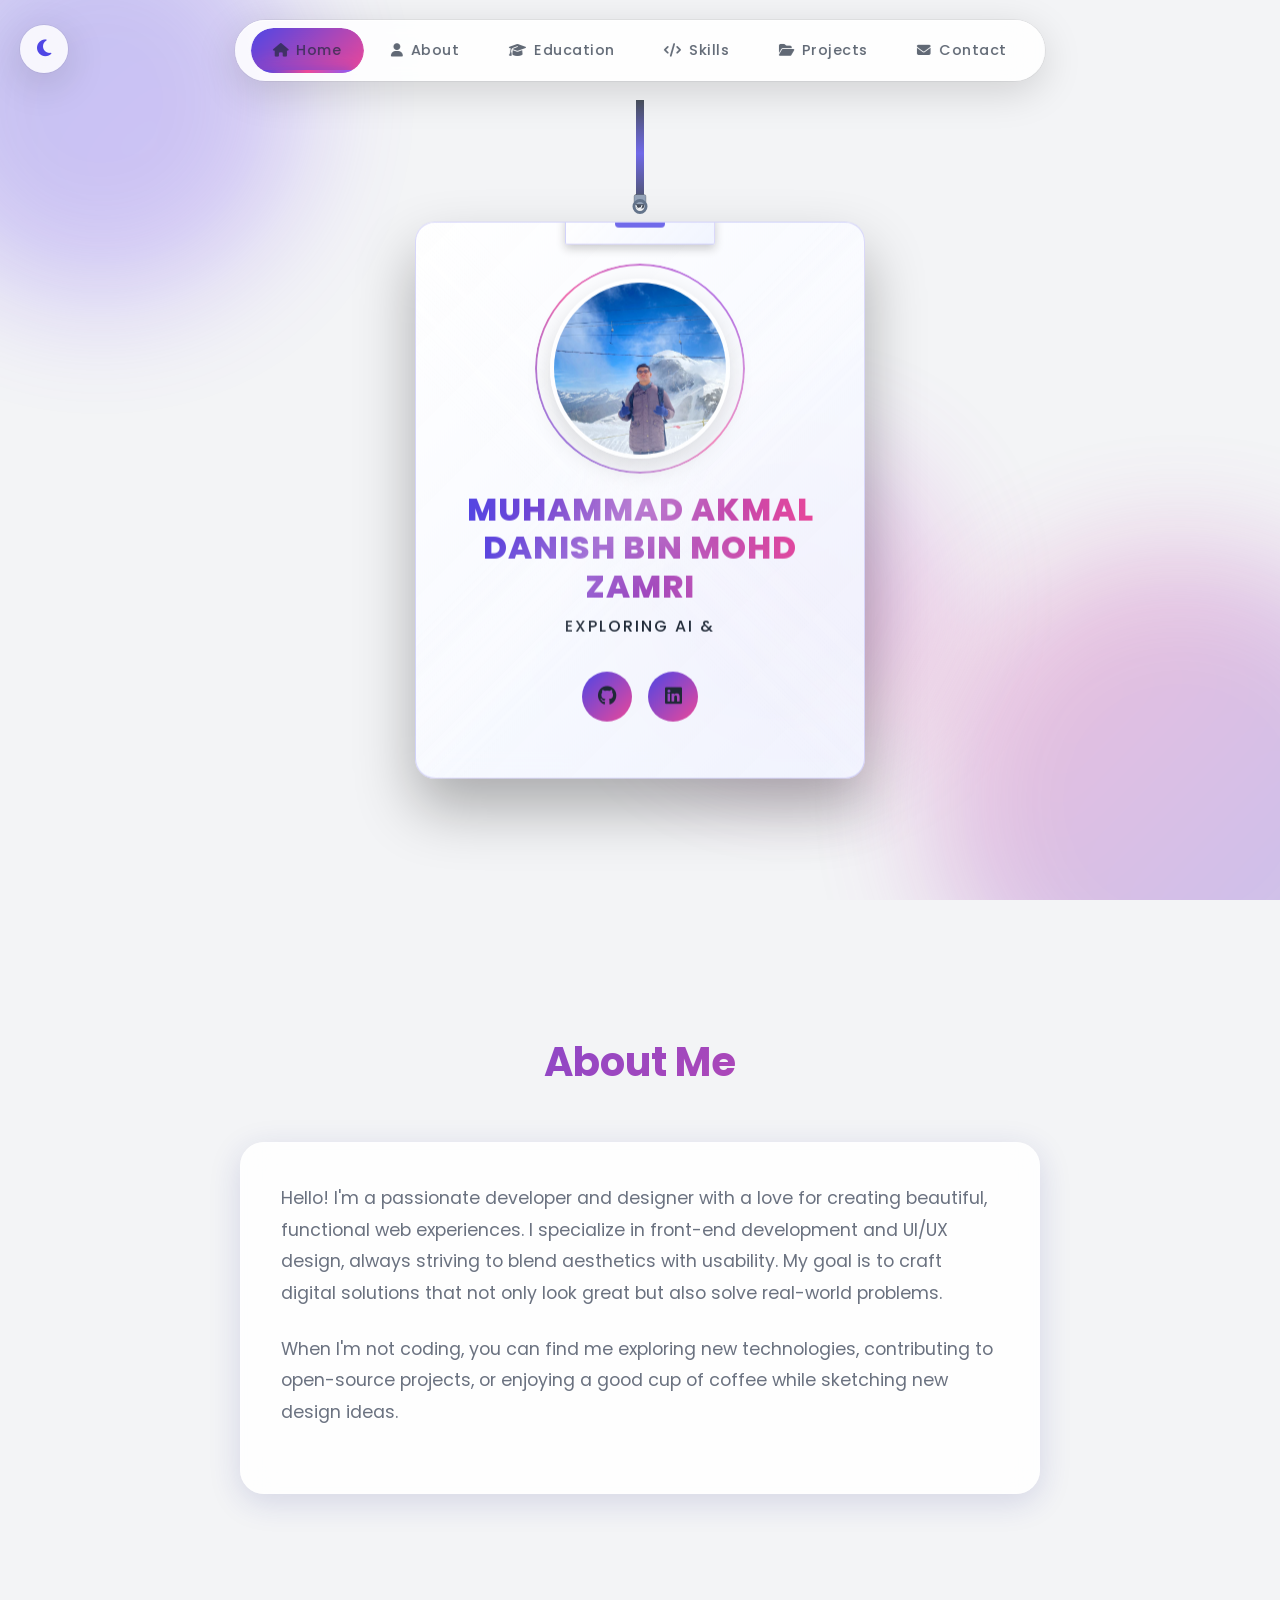
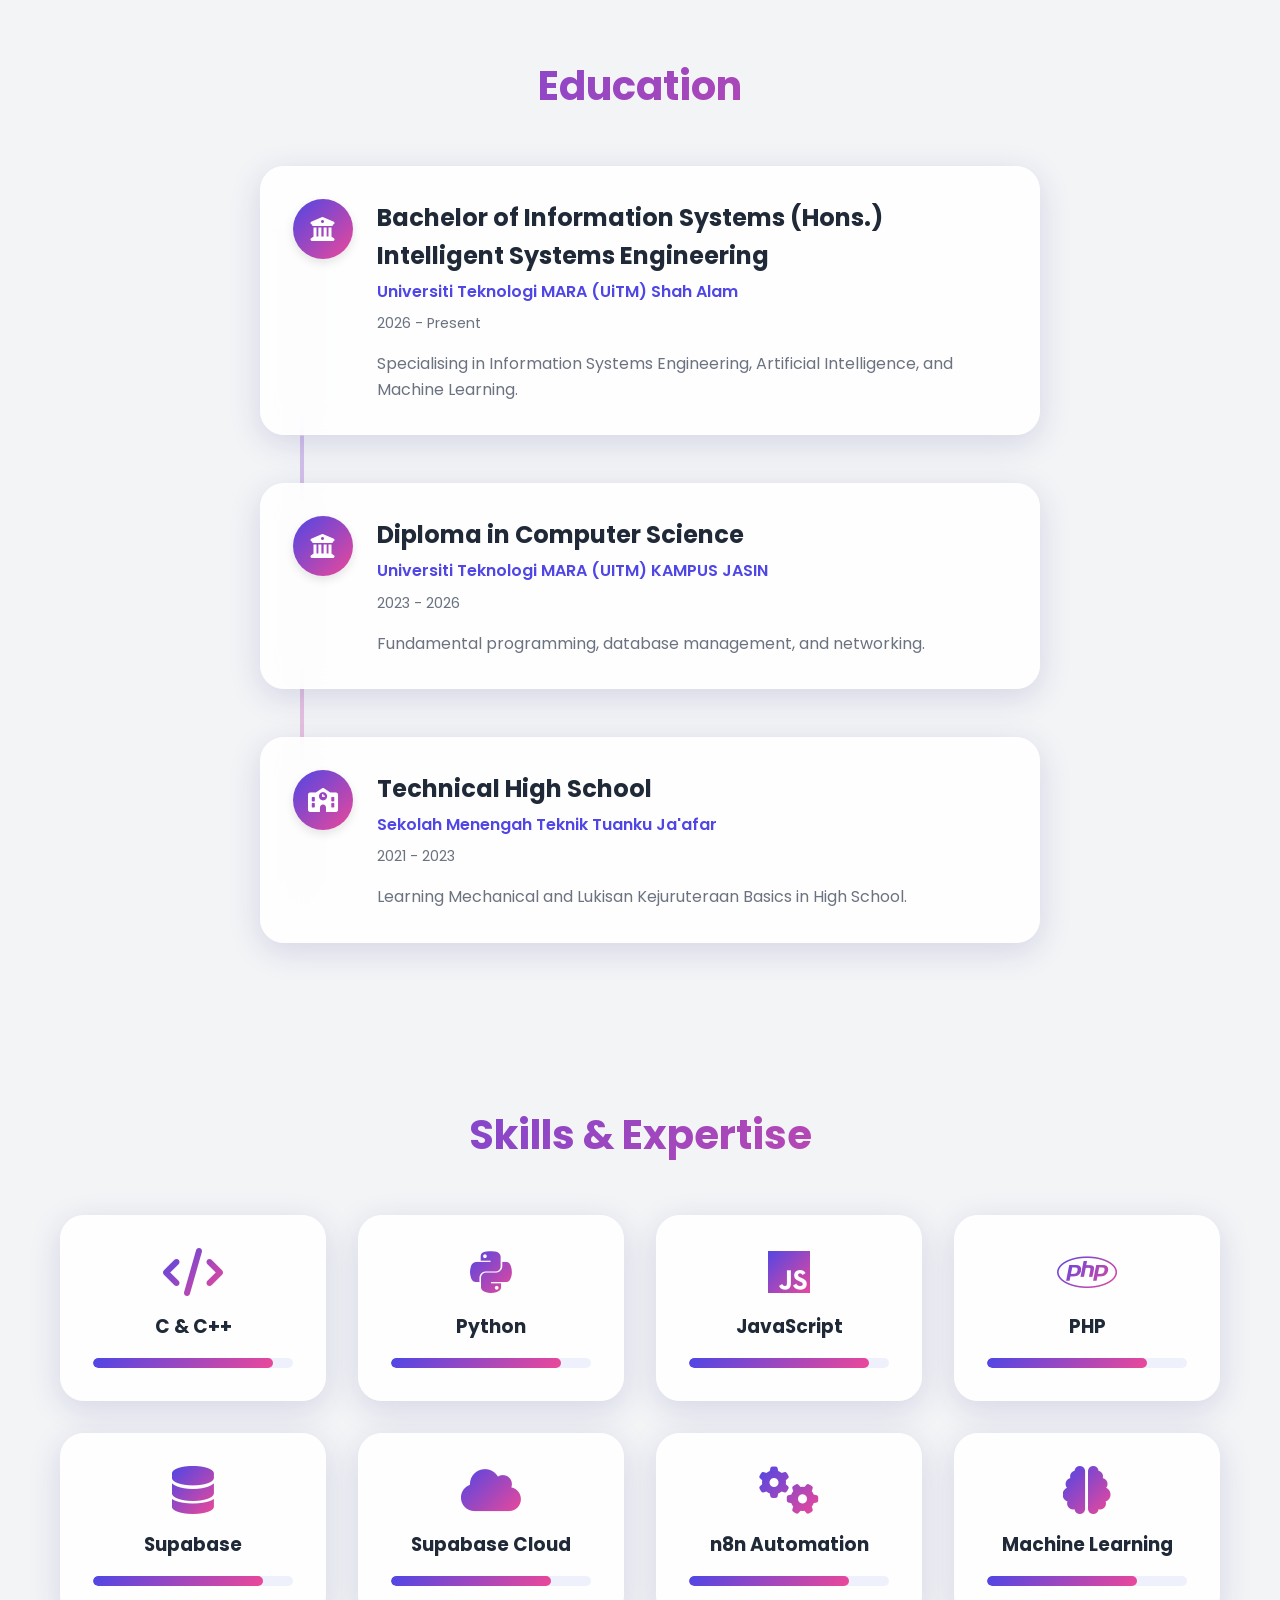
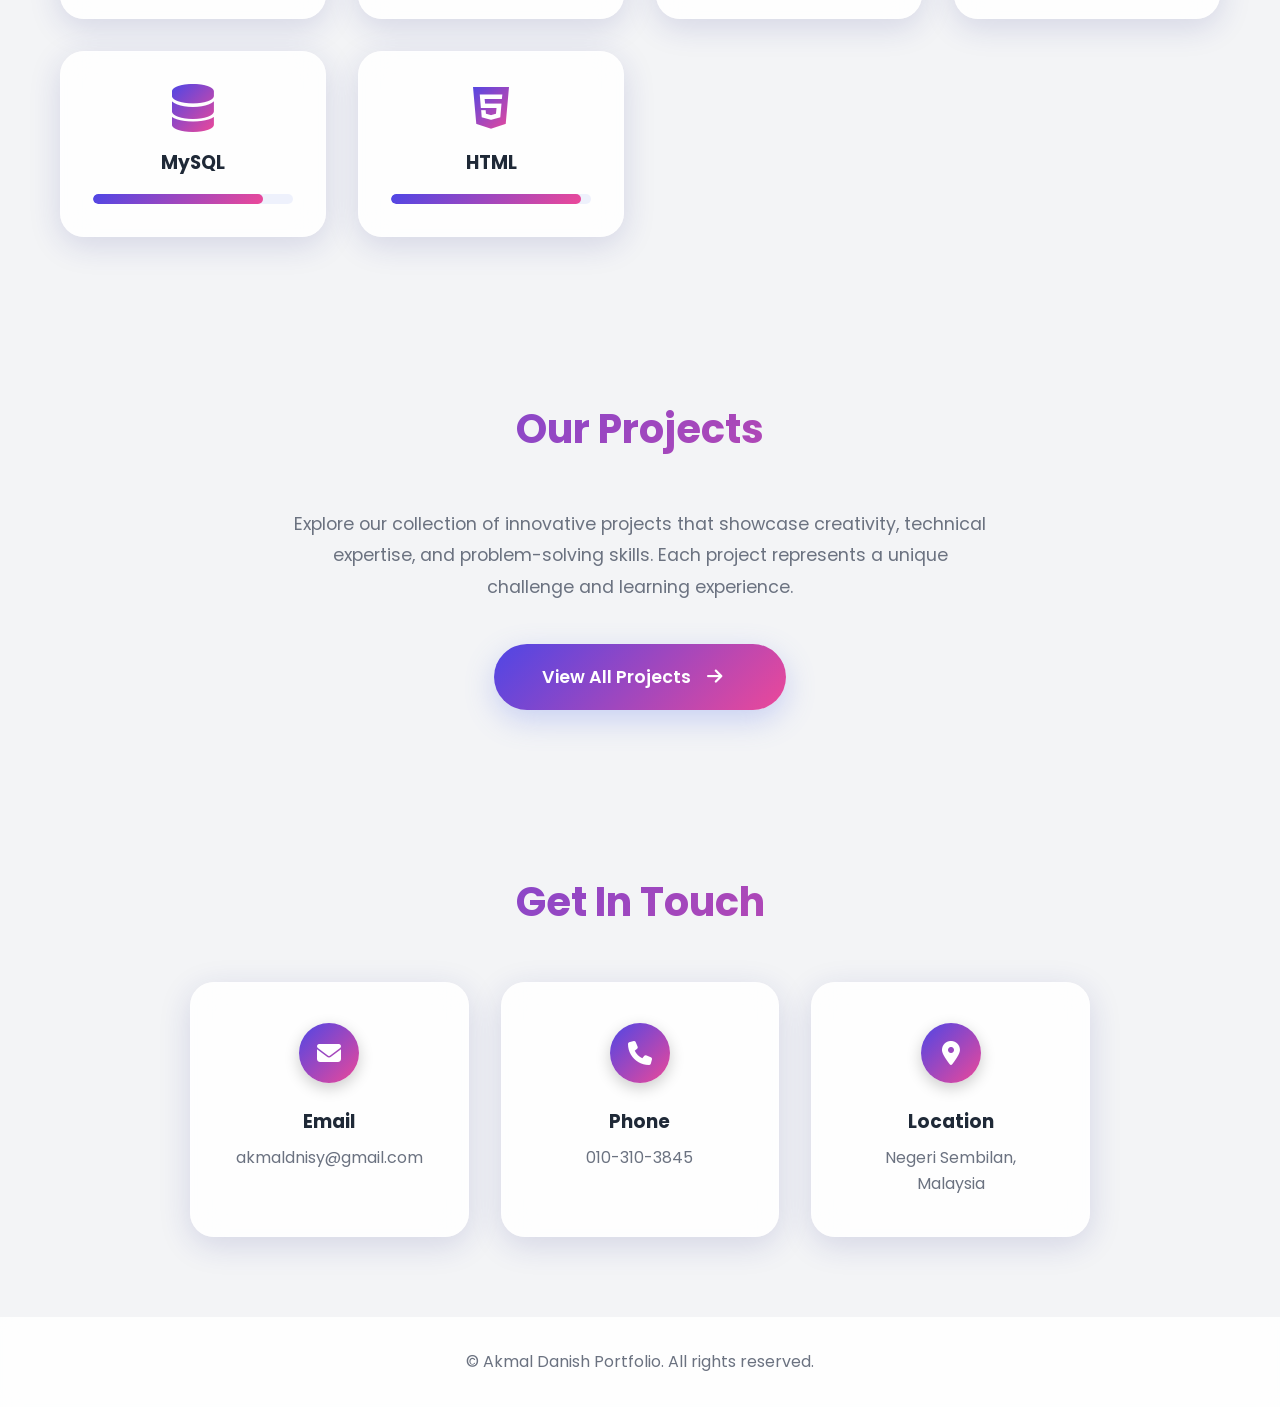
==== index.html @ 12740fb2 "Initial commit: Personal Portfolio Website with 4 projects" ====
<!DOCTYPE html>
<html lang="en">

<head>
    <meta charset="UTF-8">
    <meta name="viewport" content="width=device-width, initial-scale=1.0">
    <title>Personal Biodata - Portfolio</title>
    <link rel="stylesheet" href="style.css">
    <link rel="preconnect" href="https://fonts.googleapis.com">
    <link rel="preconnect" href="https://fonts.gstatic.com" crossorigin>
    <link href="https://fonts.googleapis.com/css2?family=Poppins:wght@300;400;500;600;700&display=swap"
        rel="stylesheet">
    <link rel="icon" type="image/jpeg" href="ICON PAGE AKMAL PORFO.jpeg">
    <link rel="stylesheet" href="https://cdnjs.cloudflare.com/ajax/libs/font-awesome/6.4.0/css/all.min.css">
</head>

<body>
    <!-- Animated Background -->
    <div class="background-shapes">
        <div class="shape shape-1"></div>
        <div class="shape shape-2"></div>
        <div class="shape shape-3"></div>
    </div>

    <!-- Dark Mode Toggle -->
    <button class="dark-mode-toggle" id="darkModeToggle">
        <i class="fas fa-moon"></i>
    </button>

    <!-- Navigation -->
    <nav class="navbar">
        <div class="nav-container">
            <div class="logo">My Portfolio</div>
            <ul class="nav-menu">
                <li><a href="#home" class="nav-link">
                        <span class="nav-icon"><i class="fas fa-home"></i></span>
                        <span class="nav-text">Home</span>
                        <span class="nav-indicator"></span>
                    </a></li>
                <li><a href="#about" class="nav-link">
                        <span class="nav-icon"><i class="fas fa-user"></i></span>
                        <span class="nav-text">About</span>
                        <span class="nav-indicator"></span>
                    </a></li>
                <li><a href="#education" class="nav-link">
                        <span class="nav-icon"><i class="fas fa-graduation-cap"></i></span>
                        <span class="nav-text">Education</span>
                        <span class="nav-indicator"></span>
                    </a></li>
                <li><a href="#skills" class="nav-link">
                        <span class="nav-icon"><i class="fas fa-code"></i></span>
                        <span class="nav-text">Skills</span>
                        <span class="nav-indicator"></span>
                    </a></li>
                <li><a href="#projects" class="nav-link">
                        <span class="nav-icon"><i class="fas fa-folder-open"></i></span>
                        <span class="nav-text">Projects</span>
                        <span class="nav-indicator"></span>
                    </a></li>
                <li><a href="#contact" class="nav-link">
                        <span class="nav-icon"><i class="fas fa-envelope"></i></span>
                        <span class="nav-text">Contact</span>
                        <span class="nav-indicator"></span>
                    </a></li>
            </ul>
        </div>
    </nav>

    <!-- Hero Section -->
    <section id="home" class="hero-section">
        <div class="container">
            <div class="hero-content fade-in">
                <div class="profile-card-container" id="profile-container">
                    <canvas id="lanyard-canvas" width="600" height="800"></canvas>
                    <div class="profile-card glass-effect" id="profile-card">
                        <div class="badge-holder-clip">
                            <div class="clip-loop"></div>
                        </div>
                        <div class="card-shine"></div>
                        <div class="profile-image-wrapper">
                            <img src="ICON PAGE AKMAL PORFO.jpeg" alt="Muhammad Akmal Danish" class="profile-image">
                            <div class="profile-ring"></div>
                        </div>
                        <h1 class="profile-name">MUHAMMAD AKMAL DANISH BIN MOHD ZAMRI</h1>
                        <p class="profile-title">Exploring AI & Machine Learning,Programming and Web Development</p>
                        <div class="social-links">
                            <a href="https://github.com/Kenshiro06" target="_blank" class="social-icon"><i class="fab fa-github"></i></a>
                            <a href="https://www.linkedin.com/in/akmal-danish-13555331b/?skipRedirect=true" target="_blank" class="social-icon"><i class="fab fa-linkedin"></i></a>
                        </div>
                    </div>
                </div>
            </div>
        </div>
    </section>

    <!-- About Section -->
    <section id="about" class="about-section">
        <div class="container">
            <h2 class="section-title fade-in">About Me</h2>
            <div class="about-content glass-effect fade-in">
                <p class="about-text">
                    Hello! I'm a passionate developer and designer with a love for creating beautiful,
                    functional web experiences. I specialize in front-end development and UI/UX design,
                    always striving to blend aesthetics with usability. My goal is to craft digital
                    solutions that not only look great but also solve real-world problems.
                </p>
                <p class="about-text">
                    When I'm not coding, you can find me exploring new technologies, contributing to
                    open-source projects, or enjoying a good cup of coffee while sketching new design ideas.
                </p>
            </div>
        </div>
    </section>

    <!-- Education Section -->
    <section id="education" class="education-section">
        <div class="container">
            <h2 class="section-title fade-in">Education</h2>
            <div class="education-grid">
                <!-- Timeline/Connector Line (Visual only) -->
                <div class="timeline-connector"></div>

                <div class="education-card glass-effect fade-in">
                    <div class="education-icon">
                        <i class="fas fa-university"></i>
                    </div>
                    <div class="education-content">
                        <h3>Bachelor of Information Systems (Hons.) Intelligent Systems Engineering</h3>
                        <p class="institution">Universiti Teknologi MARA (UiTM) Shah Alam</p>
                        <p class="year">2026 - Present</p>
                        <p class="description">Specialising in Information Systems Engineering, Artificial Intelligence, and Machine Learning.</p>
                    </div>
                </div>

                <div class="education-card glass-effect fade-in">
                    <div class="education-icon">
                        <i class="fas fa-university"></i>
                    </div>
                    <div class="education-content">
                        <h3>Diploma in Computer Science</h3>
                        <p class="institution">Universiti Teknologi MARA (UITM) KAMPUS JASIN</p>
                        <p class="year">2023 - 2026</p>
                        <p class="description">Fundamental programming, database management, and networking.</p>
                    </div>
                </div>

                <div class="education-card glass-effect fade-in">
                    <div class="education-icon">
                        <i class="fas fa-school"></i>
                    </div>
                    <div class="education-content">
                        <h3>Technical High School</h3>
                        <p class="institution">Sekolah Menengah Teknik Tuanku Ja'afar</p>
                        <p class="year">2021 - 2023</p>
                        <p class="description">Learning Mechanical and Lukisan Kejuruteraan Basics in High School.</p>
                    </div>
                </div>
            </div>
        </div>
    </section>

    <!-- Skills Section -->
    <section id="skills" class="skills-section">
        <div class="container">
            <h2 class="section-title fade-in">Skills & Expertise</h2>
            <div class="skills-grid">
                <div class="skill-card glass-effect fade-in">
                    <i class="fas fa-code skill-icon"></i>
                    <h3>C & C++</h3>
                    <div class="skill-bar">
                        <div class="skill-progress" style="width: 90%"></div>
                    </div>
                </div>
                <div class="skill-card glass-effect fade-in">
                    <i class="fab fa-python skill-icon"></i>
                    <h3>Python</h3>
                    <div class="skill-bar">
                        <div class="skill-progress" style="width: 85%"></div>
                    </div>
                </div>
                <div class="skill-card glass-effect fade-in">
                    <i class="fab fa-js skill-icon"></i>
                    <h3>JavaScript</h3>
                    <div class="skill-bar">
                        <div class="skill-progress" style="width: 90%"></div>
                    </div>
                </div>
                <div class="skill-card glass-effect fade-in">
                    <i class="fab fa-php skill-icon"></i>
                    <h3>PHP</h3>
                    <div class="skill-bar">
                        <div class="skill-progress" style="width: 80%"></div>
                    </div>
                </div>
                <div class="skill-card glass-effect fade-in">
                    <i class="fas fa-database skill-icon"></i>
                    <h3>Supabase</h3>
                    <div class="skill-bar">
                        <div class="skill-progress" style="width: 85%"></div>
                    </div>
                </div>
                <div class="skill-card glass-effect fade-in">
                    <i class="fas fa-cloud skill-icon"></i>
                    <h3>Supabase Cloud</h3>
                    <div class="skill-bar">
                        <div class="skill-progress" style="width: 80%"></div>
                    </div>
                </div>
                <div class="skill-card glass-effect fade-in">
                    <i class="fas fa-cogs skill-icon"></i>
                    <h3>n8n Automation</h3>
                    <div class="skill-bar">
                        <div class="skill-progress" style="width: 80%"></div>
                    </div>
                </div>
                <div class="skill-card glass-effect fade-in">
                    <i class="fas fa-brain skill-icon"></i>
                    <h3>Machine Learning</h3>
                    <div class="skill-bar">
                        <div class="skill-progress" style="width: 75%"></div>
                    </div>
                </div>
                <div class="skill-card glass-effect fade-in">
                    <i class="fas fa-database skill-icon"></i>
                    <h3>MySQL</h3>
                    <div class="skill-bar">
                        <div class="skill-progress" style="width: 85%"></div>
                    </div>
                </div>
                <div class="skill-card glass-effect fade-in">
                    <i class="fab fa-html5 skill-icon"></i>
                    <h3>HTML</h3>
                    <div class="skill-bar">
                        <div class="skill-progress" style="width: 95%"></div>
                    </div>
                </div>
            </div>
        </div>
    </section>

    <!-- Projects Section -->
    <section id="projects" class="projects-section">
        <div class="container">
            <h2 class="section-title fade-in">Our Projects</h2>
            <div class="projects-content fade-in">
                <p class="projects-description">
                    Explore our collection of innovative projects that showcase creativity,
                    technical expertise, and problem-solving skills. Each project represents
                    a unique challenge and learning experience.
                </p>
                <a href="projects.html" class="project-button glow-button" role="button">
                    <span class="button-text">View All Projects</span>
                    <i class="fas fa-arrow-right button-icon"></i>
                    <div class="button-ripple"></div>
                </a>
            </div>
        </div>
    </section>

    <!-- Contact Section -->
    <section id="contact" class="contact-section">
        <div class="container">
            <h2 class="section-title fade-in">Get In Touch</h2>
            <div class="contact-grid">
                <div class="contact-card glass-effect fade-in">
                    <div class="contact-icon-wrapper">
                        <i class="fas fa-envelope"></i>
                    </div>
                    <h3>Email</h3>
                    <p><a href="mailto:akmaldnisy@gmail.com"
                            style="color: inherit; text-decoration: none;">akmaldnisy@gmail.com</a></p>
                </div>
                <div class="contact-card glass-effect fade-in">
                    <div class="contact-icon-wrapper">
                        <i class="fas fa-phone"></i>
                    </div>
                    <h3>Phone</h3>
                    <p><a href="tel:0103103845" style="color: inherit; text-decoration: none;">010-310-3845</a></p>
                </div>
                <div class="contact-card glass-effect fade-in">
                    <div class="contact-icon-wrapper">
                        <i class="fas fa-map-marker-alt"></i>
                    </div>
                    <h3>Location</h3>
                    <p>Negeri Sembilan, Malaysia</p>
                </div>
            </div>
        </div>
    </section>

    <!-- Footer -->
    <footer class="footer">
        <div class="container">
            <p>&copy; Akmal Danish Portfolio. All rights reserved.</p>
        </div>
    </footer>

    <script src="script.js"></script>
</body>

</html>
---- style.css ----
/* Global Styles & Variables */
:root {
    --primary-color: #4f46e5;
    --secondary-color: #ec4899;
    --accent-color: #8b5cf6;
    --text-color: #1f2937;
    --text-light: #6b7280;
    --bg-color: #f3f4f6;
    --card-bg: rgba(255, 255, 255, 0.85);
    --lanyard-card-bg: linear-gradient(135deg, rgba(255, 255, 255, 0.95), rgba(240, 244, 255, 0.9));
    --lanyard-card-text: #1f2937;
    --lanyard-card-border: rgba(79, 70, 229, 0.2);
    --shadow: 0 8px 32px 0 rgba(31, 38, 135, 0.15);
    --shadow-hover: 0 20px 50px rgba(0, 0, 0, 0.2);
    --transition: all 0.4s cubic-bezier(0.25, 0.46, 0.45, 0.94);
}

[data-theme="dark"] {
    --text-color: #f8fafc;
    --text-light: #94a3b8;
    --bg-color: #0f172a;
    --card-bg: rgba(30, 41, 59, 0.7);
    --lanyard-card-bg: linear-gradient(135deg, rgba(15, 23, 42, 0.95), rgba(30, 41, 59, 0.98));
    --lanyard-card-text: #ffffff;
    --lanyard-card-border: rgba(255, 255, 255, 0.1);
}

* {
    margin: 0;
    padding: 0;
    box-sizing: border-box;
}

html {
    scroll-behavior: smooth;
}

body {
    font-family: 'Poppins', sans-serif;
    background: var(--bg-color);
    color: var(--text-color);
    line-height: 1.6;
    overflow-x: hidden;
    transition: var(--transition);
}

.container {
    max-width: 1200px;
    margin: 0 auto;
    padding: 0 20px;
}

/* Animated Background */
.background-shapes {
    position: fixed;
    top: 0;
    left: 0;
    width: 100%;
    height: 100%;
    z-index: -1;
    overflow: hidden;
}

.shape {
    position: absolute;
    border-radius: 50%;
    filter: blur(60px);
    opacity: 0.3;
    animation: float 20s infinite ease-in-out;
}

.shape-1 {
    width: 400px;
    height: 400px;
    background: linear-gradient(135deg, var(--primary-color), var(--accent-color));
    top: -100px;
    left: -100px;
    animation-delay: 0s;
}

.shape-2 {
    width: 500px;
    height: 500px;
    background: linear-gradient(135deg, var(--secondary-color), var(--primary-color));
    bottom: -150px;
    right: -150px;
    animation-delay: 5s;
}

.shape-3 {
    width: 300px;
    height: 300px;
    background: linear-gradient(135deg, var(--accent-color), var(--secondary-color));
    top: 50%;
    left: 50%;
    animation-delay: 10s;
}

@keyframes float {

    0%,
    100% {
        transform: translate(0, 0) rotate(0deg);
    }

    33% {
        transform: translate(50px, -50px) rotate(120deg);
    }

    66% {
        transform: translate(-50px, 50px) rotate(240deg);
    }
}

/* Dark Mode Toggle */
.dark-mode-toggle {
    position: fixed;
    top: 25px;
    left: 20px;
    z-index: 1000;
    background: rgba(15, 23, 42, 0.85);
    backdrop-filter: blur(20px);
    -webkit-backdrop-filter: blur(20px);
    border: none;
    width: 48px;
    height: 48px;
    border-radius: 50%;
    cursor: pointer;
    display: flex;
    align-items: center;
    justify-content: center;
    font-size: 1.2rem;
    color: rgba(255, 255, 255, 0.8);
    box-shadow:
        0 10px 40px rgba(0, 0, 0, 0.3),
        0 0 0 1px rgba(255, 255, 255, 0.1);
    transition: all 0.4s cubic-bezier(0.25, 0.46, 0.45, 0.94);
}

[data-theme="light"] .dark-mode-toggle,
:root:not([data-theme="dark"]) .dark-mode-toggle {
    background: rgba(255, 255, 255, 0.85);
    color: var(--primary-color);
    box-shadow:
        0 10px 40px rgba(0, 0, 0, 0.15),
        0 0 0 1px rgba(0, 0, 0, 0.05);
}

.dark-mode-toggle:hover {
    transform: scale(1.1) rotate(15deg);
    box-shadow:
        0 15px 50px rgba(0, 0, 0, 0.4),
        0 0 0 1px rgba(255, 255, 255, 0.2);
}

/* Navigation - Floating Pill Style */
.navbar {
    position: fixed;
    top: 20px;
    left: 50%;
    transform: translateX(-50%);
    width: auto;
    z-index: 999;
    background: rgba(15, 23, 42, 0.85);
    backdrop-filter: blur(20px);
    -webkit-backdrop-filter: blur(20px);
    border-radius: 60px;
    box-shadow:
        0 10px 40px rgba(0, 0, 0, 0.3),
        0 0 0 1px rgba(255, 255, 255, 0.1),
        inset 0 1px 0 rgba(255, 255, 255, 0.1);
    transition: all 0.4s cubic-bezier(0.25, 0.46, 0.45, 0.94);
    padding: 0.5rem 1rem;
}

.navbar:hover {
    box-shadow:
        0 15px 50px rgba(0, 0, 0, 0.4),
        0 0 0 1px rgba(255, 255, 255, 0.15),
        inset 0 1px 0 rgba(255, 255, 255, 0.15);
    transform: translateX(-50%) translateY(-2px);
}

/* Light mode floating navbar */
[data-theme="light"] .navbar,
:root:not([data-theme="dark"]) .navbar {
    background: rgba(255, 255, 255, 0.85);
    box-shadow:
        0 10px 40px rgba(0, 0, 0, 0.15),
        0 0 0 1px rgba(0, 0, 0, 0.05),
        inset 0 1px 0 rgba(255, 255, 255, 0.8);
}

[data-theme="light"] .navbar:hover,
:root:not([data-theme="dark"]) .navbar:hover {
    box-shadow:
        0 15px 50px rgba(0, 0, 0, 0.2),
        0 0 0 1px rgba(0, 0, 0, 0.08),
        inset 0 1px 0 rgba(255, 255, 255, 0.9);
}

.nav-container {
    display: flex;
    justify-content: center;
    align-items: center;
    padding: 0;
}

.logo {
    display: none;
    /* Hide logo for centered floating nav */
    font-size: 1.5rem;
    font-weight: 700;
    background: linear-gradient(135deg, var(--primary-color), var(--secondary-color));
    -webkit-background-clip: text;
    -webkit-text-fill-color: transparent;
    background-clip: text;
}

.nav-menu {
    display: flex;
    list-style: none;
    gap: 0.3rem;
}

.nav-menu li {
    position: relative;
}

.nav-link {
    text-decoration: none;
    color: rgba(255, 255, 255, 0.7);
    font-weight: 500;
    position: relative;
    transition: all 0.4s cubic-bezier(0.25, 0.46, 0.45, 0.94);
    display: flex;
    align-items: center;
    gap: 0.5rem;
    padding: 0.7rem 1.4rem;
    border-radius: 50px;
    background: transparent;
    overflow: hidden;
    z-index: 1;
}

/* Light mode nav link colors */
[data-theme="light"] .nav-link,
:root:not([data-theme="dark"]) .nav-link {
    color: rgba(30, 41, 59, 0.7);
}

[data-theme="light"] .nav-link:hover,
:root:not([data-theme="dark"]) .nav-link:hover {
    color: white;
}

/* Fancy gradient background on hover */
.nav-link::before {
    content: '';
    position: absolute;
    top: 0;
    left: 0;
    right: 0;
    bottom: 0;
    background: linear-gradient(135deg, var(--primary-color), var(--secondary-color));
    opacity: 0;
    z-index: -1;
    border-radius: 50px;
    transition: all 0.4s cubic-bezier(0.25, 0.46, 0.45, 0.94);
    transform: scale(0.8);
}

.nav-link:hover::before {
    opacity: 1;
    transform: scale(1);
}

.nav-link:hover {
    color: white;
    transform: translateY(-2px);
    box-shadow: 0 10px 30px rgba(79, 70, 229, 0.4);
}

/* Icon styling */
.nav-icon {
    display: flex;
    align-items: center;
    justify-content: center;
    font-size: 0.85rem;
    transition: all 0.3s ease;
}

.nav-link:hover .nav-icon {
    transform: scale(1.2) rotate(-5deg);
    animation: iconBounce 0.5s ease;
}

@keyframes iconBounce {

    0%,
    100% {
        transform: scale(1.2) rotate(-5deg);
    }

    50% {
        transform: scale(1.4) rotate(5deg);
    }
}

/* Text styling */
.nav-text {
    position: relative;
    font-size: 0.9rem;
    letter-spacing: 0.5px;
}

/* Bottom indicator line */
.nav-indicator {
    position: absolute;
    bottom: 0;
    left: 50%;
    transform: translateX(-50%);
    width: 0;
    height: 3px;
    background: linear-gradient(90deg, var(--primary-color), var(--secondary-color), var(--accent-color));
    border-radius: 3px;
    transition: all 0.4s cubic-bezier(0.68, -0.55, 0.265, 1.55);
    box-shadow: 0 0 10px var(--primary-color), 0 0 20px var(--secondary-color);
    opacity: 0;
}

.nav-link:hover .nav-indicator {
    width: 80%;
    opacity: 1;
}

/* Active state */
.nav-link.active {
    color: white;
}

.nav-link.active::before {
    opacity: 1;
    transform: scale(1);
}

.nav-link.active .nav-indicator {
    width: 80%;
    opacity: 1;
}

/* Magnetic hover effect enhancement */
.nav-menu li:hover .nav-link {
    animation: magneticPulse 0.6s ease;
}

@keyframes magneticPulse {
    0% {
        box-shadow: 0 0 0 0 rgba(79, 70, 229, 0.4);
    }

    50% {
        box-shadow: 0 0 0 10px rgba(79, 70, 229, 0);
    }

    100% {
        box-shadow: 0 10px 30px rgba(79, 70, 229, 0.4);
    }
}

/* Sparkle effect on hover */
.nav-link::after {
    content: '';
    position: absolute;
    top: 50%;
    left: 50%;
    width: 5px;
    height: 5px;
    background: white;
    border-radius: 50%;
    opacity: 0;
    transform: translate(-50%, -50%);
    pointer-events: none;
}

.nav-link:hover::after {
    animation: sparkle 0.6s ease-out forwards;
}

@keyframes sparkle {
    0% {
        opacity: 0;
        transform: translate(-50%, -50%) scale(0);
    }

    50% {
        opacity: 1;
        transform: translate(-50%, -50%) scale(1);
    }

    100% {
        opacity: 0;
        transform: translate(-50%, -50%) scale(0);
        box-shadow:
            20px -20px 0 rgba(255, 255, 255, 0.8),
            -20px 20px 0 rgba(255, 255, 255, 0.8),
            20px 20px 0 rgba(255, 255, 255, 0.8),
            -20px -20px 0 rgba(255, 255, 255, 0.8);
    }
}

/* Improved Glass Effect */
.glass-effect {
    background: var(--card-bg);
    backdrop-filter: blur(16px);
    -webkit-backdrop-filter: blur(16px);
    border-radius: 24px;
    border: 1px solid rgba(255, 255, 255, 0.4);
    box-shadow: var(--shadow);
    transition: var(--transition);
}

.glass-effect:hover {
    transform: translateY(-8px);
    box-shadow: var(--shadow-hover);
    border: 1px solid rgba(255, 255, 255, 0.6);
}

/* Hero Section */
.hero-section {
    min-height: 100vh;
    display: flex;
    align-items: center;
    justify-content: center;
    padding: 100px 20px 50px;
}

/* 3D Card Styles */
.profile-card-container {
    perspective: 1000px;
    display: flex;
    justify-content: center;
    align-items: center;
    padding: 2rem;
    position: relative;
    height: 800px;
    /* Provide space for the swing */
    width: 600px;
    /* Constrain width */
    margin: 0 auto;
}

#lanyard-canvas {
    position: absolute;
    top: 0;
    left: 0;
    pointer-events: none;
    z-index: 5;
    width: 100%;
    height: 100%;
}

.profile-card {
    position: absolute;
    left: 50%;
    top: 50%;
    transform: translate(-50%, -50%);

    text-align: center;
    padding: 3.5rem 2.5rem;
    max-width: 450px;
    width: 100%;
    transform-style: preserve-3d;

    /* Premium Adaptive Glossy Card */
    background: var(--lanyard-card-bg);
    border: 1px solid var(--lanyard-card-border);
    backdrop-filter: blur(15px);
    border-radius: 20px;
    box-shadow:
        0 30px 60px rgba(0, 0, 0, 0.3),
        inset 0 0 40px rgba(255, 255, 255, 0.05);

    color: var(--lanyard-card-text);
    cursor: grab;
    transition: var(--transition), box-shadow 0.3s ease;
    overflow: hidden;
    /* For shine */
}

/* Add a plastic shine overlay */
.profile-card::before {
    content: '';
    position: absolute;
    top: -50%;
    left: -50%;
    width: 200%;
    height: 200%;
    background: linear-gradient(45deg,
            transparent 45%,
            rgba(255, 255, 255, 0.05) 48%,
            rgba(255, 255, 255, 0.1) 50%,
            rgba(255, 255, 255, 0.05) 52%,
            transparent 55%);
    pointer-events: none;
    z-index: 10;
}

.profile-card h1,
.profile-card p,
.profile-card .social-icon {
    color: var(--lanyard-card-text) !important;
}

.profile-card:active {
    cursor: grabbing;
}

/* Realistic Adaptive Badge Clip */
.badge-holder-clip {
    position: absolute;
    top: -10px;
    left: 50%;
    transform: translateX(-50%);
    width: 150px;
    height: 32px;
    background: var(--lanyard-card-bg);
    /* Use same adaptive bg */
    border: 1px solid var(--lanyard-card-border);
    backdrop-filter: blur(5px);
    border-radius: 6px 6px 2px 2px;
    z-index: 20;
    box-shadow: 0 4px 10px rgba(0, 0, 0, 0.2);
}

.clip-loop {
    width: 50px;
    height: 8px;
    background: var(--primary-color);
    margin: 6px auto;
    border-radius: 4px;
    opacity: 0.8;
}

.card-shine {
    position: absolute;
    top: 0;
    left: 0;
    right: 0;
    bottom: 0;
    background: linear-gradient(135deg,
            rgba(255, 255, 255, 0) 0%,
            rgba(255, 255, 255, 0) 40%,
            rgba(255, 255, 255, 0.4) 50%,
            rgba(255, 255, 255, 0) 60%,
            rgba(255, 255, 255, 0) 100%);
    border-radius: 24px;
    pointer-events: none;
    opacity: 0.6;
    z-index: 10;
}

.profile-image-wrapper {
    position: relative;
    width: 180px;
    height: 180px;
    margin: 0 auto 2rem;
    transform: translateZ(50px);
    /* Pop out effect */
    transition: var(--transition);
}

.profile-image {
    width: 100%;
    height: 100%;
    border-radius: 50%;
    object-fit: cover;
    border: 4px solid rgba(255, 255, 255, 0.8);
    box-shadow: 0 10px 25px rgba(0, 0, 0, 0.15);
}

.profile-ring {
    position: absolute;
    top: -15px;
    left: -15px;
    right: -15px;
    bottom: -15px;
    border-radius: 50%;
    border: 2px solid transparent;
    background: linear-gradient(45deg, var(--primary-color), var(--secondary-color), var(--accent-color)) border-box;
    -webkit-mask: linear-gradient(#fff 0 0) padding-box, linear-gradient(#fff 0 0);
    mask: linear-gradient(#fff 0 0) padding-box, linear-gradient(#fff 0 0);
    -webkit-mask-composite: xor;
    mask-composite: exclude;
    animation: rotate 8s linear infinite;
    opacity: 0.8;
}

@keyframes rotate {
    from {
        transform: rotate(0deg);
    }

    to {
        transform: rotate(360deg);
    }
}

.profile-name {
    font-size: 2rem;
    /* Adjusted for longer name */
    font-weight: 800;
    margin-bottom: 0.5rem;
    background: linear-gradient(to right, var(--primary-color), var(--secondary-color));
    -webkit-background-clip: text;
    -webkit-text-fill-color: transparent;
    background-clip: text;
    transform: translateZ(30px);
    text-transform: uppercase;
    letter-spacing: 1px;
    line-height: 1.2;
}

.profile-title {
    font-size: 1rem;
    color: var(--text-light);
    margin-bottom: 2rem;
    font-weight: 500;
    letter-spacing: 2px;
    text-transform: uppercase;
    transform: translateZ(20px);
}

.social-links {
    display: flex;
    gap: 1rem;
    justify-content: center;
}

.social-icon {
    width: 50px;
    height: 50px;
    border-radius: 50%;
    background: linear-gradient(135deg, var(--primary-color), var(--secondary-color));
    color: white;
    display: flex;
    align-items: center;
    justify-content: center;
    text-decoration: none;
    font-size: 1.2rem;
    transition: var(--transition);
}

.social-icon:hover {
    transform: translateY(-5px) scale(1.1);
    box-shadow: 0 10px 20px rgba(102, 126, 234, 0.4);
}

/* Section Styles */
section {
    padding: 80px 20px;
}

.section-title {
    font-size: 2.5rem;
    text-align: center;
    margin-bottom: 3rem;
    background: linear-gradient(135deg, var(--primary-color), var(--secondary-color));
    -webkit-background-clip: text;
    -webkit-text-fill-color: transparent;
    background-clip: text;
}

/* About Section */
.about-content {
    max-width: 800px;
    margin: 0 auto;
    padding: 2.5rem;
}

.about-text {
    font-size: 1.1rem;
    color: var(--text-light);
    margin-bottom: 1.5rem;
    line-height: 1.8;
}

/* Education Section */
/* Education Section - Timeline Layout */
.education-grid {
    display: flex;
    flex-direction: column;
    gap: 3rem;
    max-width: 800px;
    margin: 0 auto;
    position: relative;
    padding-left: 20px;
}

.timeline-connector {
    position: absolute;
    top: 50px;
    bottom: 50px;
    left: 60px;
    /* Aligns with icon center approximately */
    width: 4px;
    background: linear-gradient(to bottom, var(--primary-color), var(--secondary-color));
    z-index: 0;
    opacity: 0.3;
    border-radius: 2px;
}

.education-card {
    position: relative;
    z-index: 1;
    display: flex;
    /* Horizontal layout */
    align-items: flex-start;
    text-align: left;
    padding: 2rem;
    gap: 1.5rem;
    transition: transform 0.3s cubic-bezier(0.34, 1.56, 0.64, 1);
}

.education-card:hover {
    transform: translateX(10px) !important;
    /* Override generic hover */
}

.education-icon {
    flex-shrink: 0;
    width: 60px;
    height: 60px;
    margin: 0;
    background: linear-gradient(135deg, var(--primary-color), var(--secondary-color));
    border-radius: 50%;
    display: flex;
    align-items: center;
    justify-content: center;
    font-size: 1.5rem;
    color: white;
    box-shadow: 0 4px 10px rgba(0, 0, 0, 0.1);
}

.education-content {
    flex: 1;
}

.education-card h3 {
    font-size: 1.5rem;
    margin-bottom: 0.2rem;
    color: var(--text-color);
}


.institution {
    color: var(--primary-color);
    font-weight: 600;
    margin-bottom: 0.5rem;
}

.year {
    color: var(--text-light);
    font-size: 0.9rem;
    margin-bottom: 1rem;
}

.description {
    color: var(--text-light);
}

/* Skills Section */
.skills-grid {
    display: grid;
    grid-template-columns: repeat(auto-fit, minmax(250px, 1fr));
    gap: 2rem;
}

.skill-card {
    padding: 2rem;
    text-align: center;
}

.skill-icon {
    font-size: 3rem;
    background: linear-gradient(135deg, var(--primary-color), var(--secondary-color));
    -webkit-background-clip: text;
    -webkit-text-fill-color: transparent;
    background-clip: text;
    margin-bottom: 1rem;
}

.skill-card h3 {
    margin-bottom: 1rem;
}

.skill-bar {
    width: 100%;
    height: 10px;
    background: rgba(102, 126, 234, 0.1);
    border-radius: 10px;
    overflow: hidden;
}

.skill-progress {
    height: 100%;
    background: linear-gradient(135deg, var(--primary-color), var(--secondary-color));
    border-radius: 10px;
    animation: fillBar 1.5s ease-out;
}

@keyframes fillBar {
    from {
        width: 0;
    }
}

/* Projects Section */
.projects-content {
    text-align: center;
    max-width: 700px;
    margin: 0 auto;
}

.projects-description {
    font-size: 1.1rem;
    color: var(--text-light);
    margin-bottom: 2.5rem;
    line-height: 1.8;
}

.project-button {
    display: inline-flex;
    align-items: center;
    gap: 1rem;
    padding: 1.2rem 3rem;
    background: linear-gradient(135deg, var(--primary-color), var(--secondary-color));
    color: white;
    text-decoration: none;
    border-radius: 50px;
    font-size: 1.1rem;
    font-weight: 600;
    position: relative;
    overflow: hidden;
    transition: var(--transition);
    box-shadow: 0 10px 30px rgba(102, 126, 234, 0.3);
}

.project-button:hover {
    transform: translateY(-3px);
    box-shadow: 0 15px 40px rgba(102, 126, 234, 0.5);
}

.button-icon {
    transition: var(--transition);
}

.project-button:hover .button-icon {
    transform: translateX(5px);
}

/* Glow Button Effect */
.glow-button {
    animation: glow 2s ease-in-out infinite;
}

@keyframes glow {

    0%,
    100% {
        box-shadow: 0 10px 30px rgba(102, 126, 234, 0.3);
    }

    50% {
        box-shadow: 0 10px 40px rgba(102, 126, 234, 0.6), 0 0 30px rgba(102, 126, 234, 0.4);
    }
}

/* Contact Section */
.contact-grid {
    display: grid;
    grid-template-columns: repeat(auto-fit, minmax(250px, 1fr));
    gap: 2rem;
    max-width: 900px;
    margin: 0 auto;
}

.contact-card {
    padding: 2.5rem;
    text-align: center;
}

.contact-icon-wrapper {
    width: 60px;
    height: 60px;
    margin: 0 auto 1.5rem;
    background: linear-gradient(135deg, var(--primary-color), var(--secondary-color));
    border-radius: 50%;
    display: flex;
    align-items: center;
    justify-content: center;
    font-size: 1.5rem;
    color: white;
    box-shadow: 0 5px 15px rgba(0, 0, 0, 0.2);
    transition: transform 0.3s ease;
}

.contact-card:hover .contact-icon-wrapper {
    transform: scale(1.1) rotate(5deg);
}

.contact-icon-wrapper i {
    line-height: inherit;
    /* Ensure FA icons don't drift */
}

.contact-card h3 {
    margin-bottom: 0.5rem;
}

.contact-card p {
    color: var(--text-light);
}

/* Footer */
.footer {
    background: var(--card-bg);
    backdrop-filter: blur(10px);
    padding: 2rem;
    text-align: center;
    color: var(--text-light);
}

/* Fade-in Animation */
.fade-in {
    opacity: 0;
    transform: translateY(30px);
    transition: opacity 0.8s ease, transform 0.8s ease;
}

.fade-in.visible {
    opacity: 1;
    transform: translateY(0);
}

/* Responsive Design */
@media (max-width: 768px) {
    .navbar {
        padding: 0.4rem 0.8rem;
    }

    .nav-menu {
        gap: 0.2rem;
    }

    .nav-link {
        padding: 0.6rem 0.8rem;
    }

    .nav-text {
        display: none;
    }

    .nav-icon {
        font-size: 1rem;
    }

    .dark-mode-toggle {
        top: auto;
        bottom: 20px;
        left: 20px;
    }

    .profile-name {
        font-size: 2rem;
    }

    .section-title {
        font-size: 2rem;
    }

    .education-grid,
    .skills-grid,
    .contact-grid {
        grid-template-columns: 1fr;
    }
}

@media (max-width: 480px) {
    .navbar {
        padding: 0.3rem 0.6rem;
        top: 15px;
    }

    .nav-menu {
        gap: 0.1rem;
    }

    .nav-link {
        padding: 0.5rem 0.6rem;
    }

    .nav-icon {
        font-size: 0.9rem;
    }

    .dark-mode-toggle {
        width: 42px;
        height: 42px;
        bottom: 15px;
        left: 15px;
    }

    .profile-image-wrapper {
        width: 150px;
        height: 150px;
    }

    .profile-name {
        font-size: 1.8rem;
    }

    .profile-title {
        font-size: 1rem;
    }
}
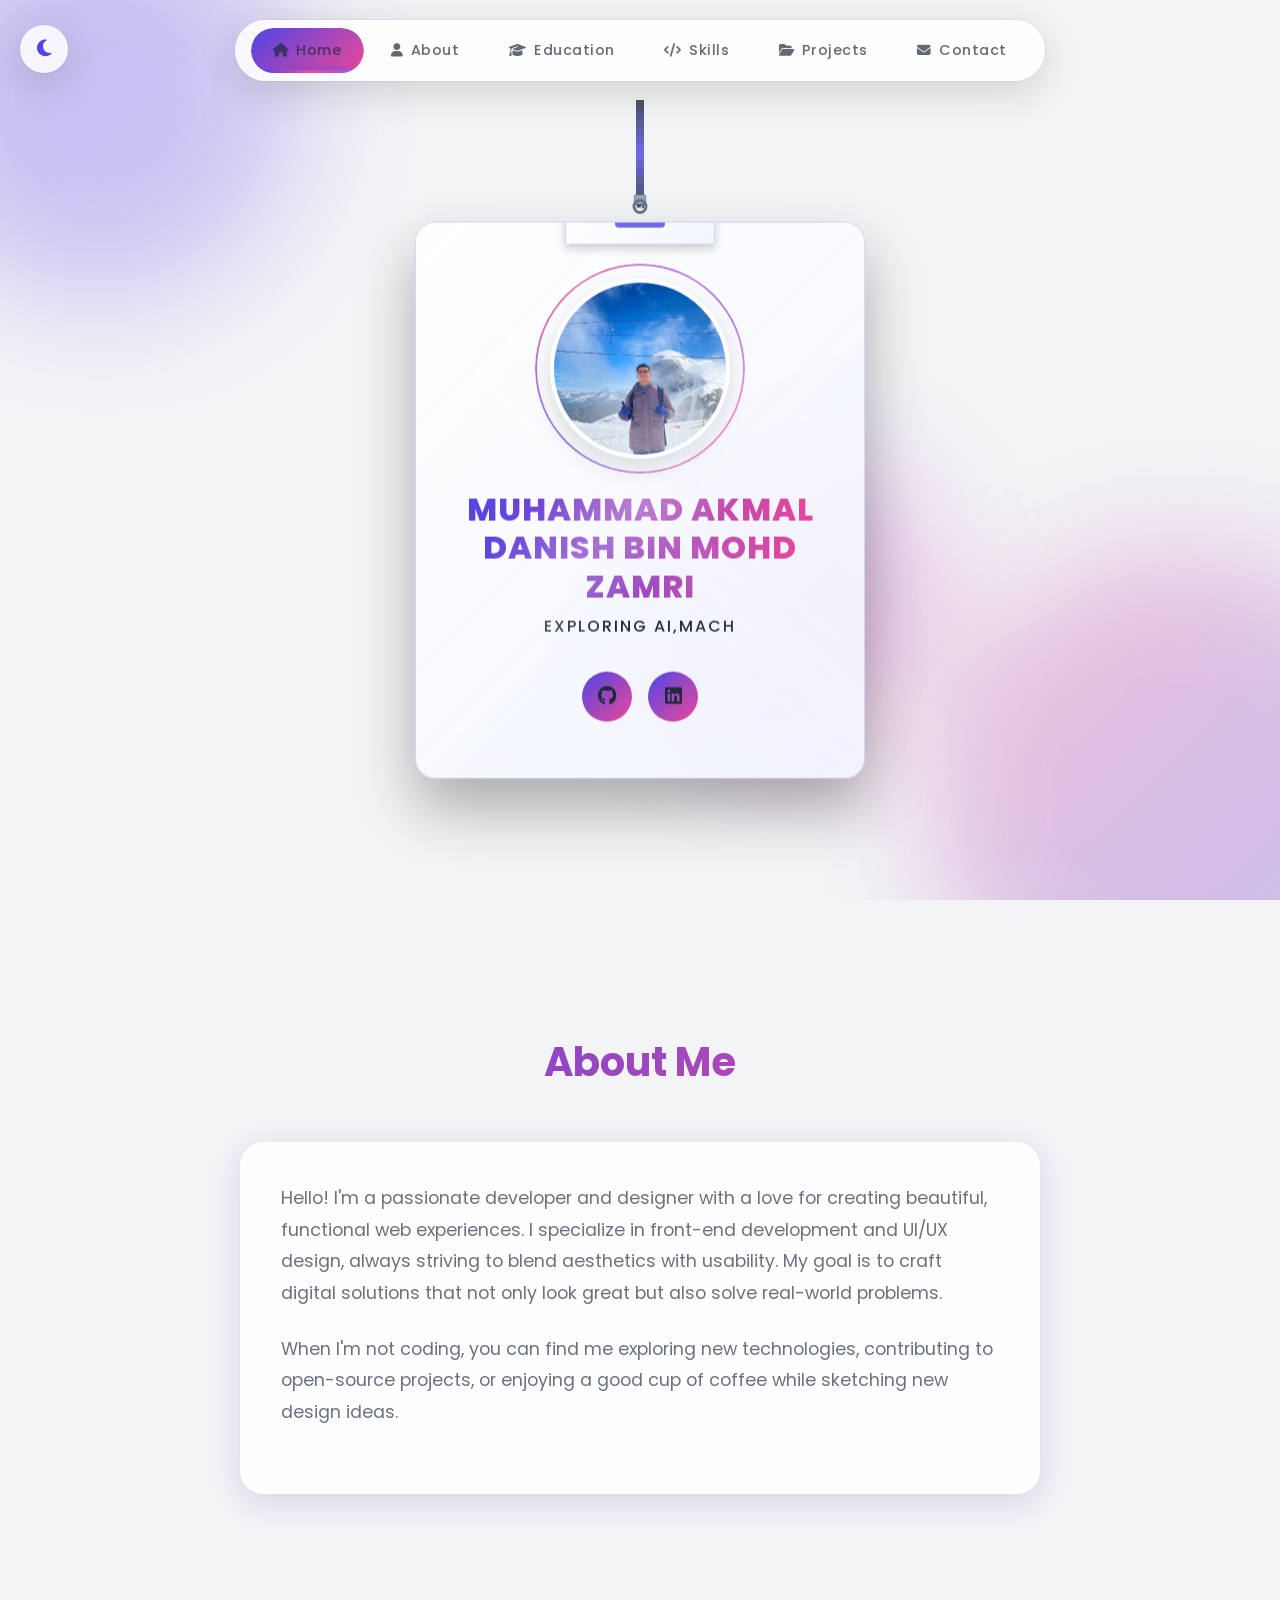
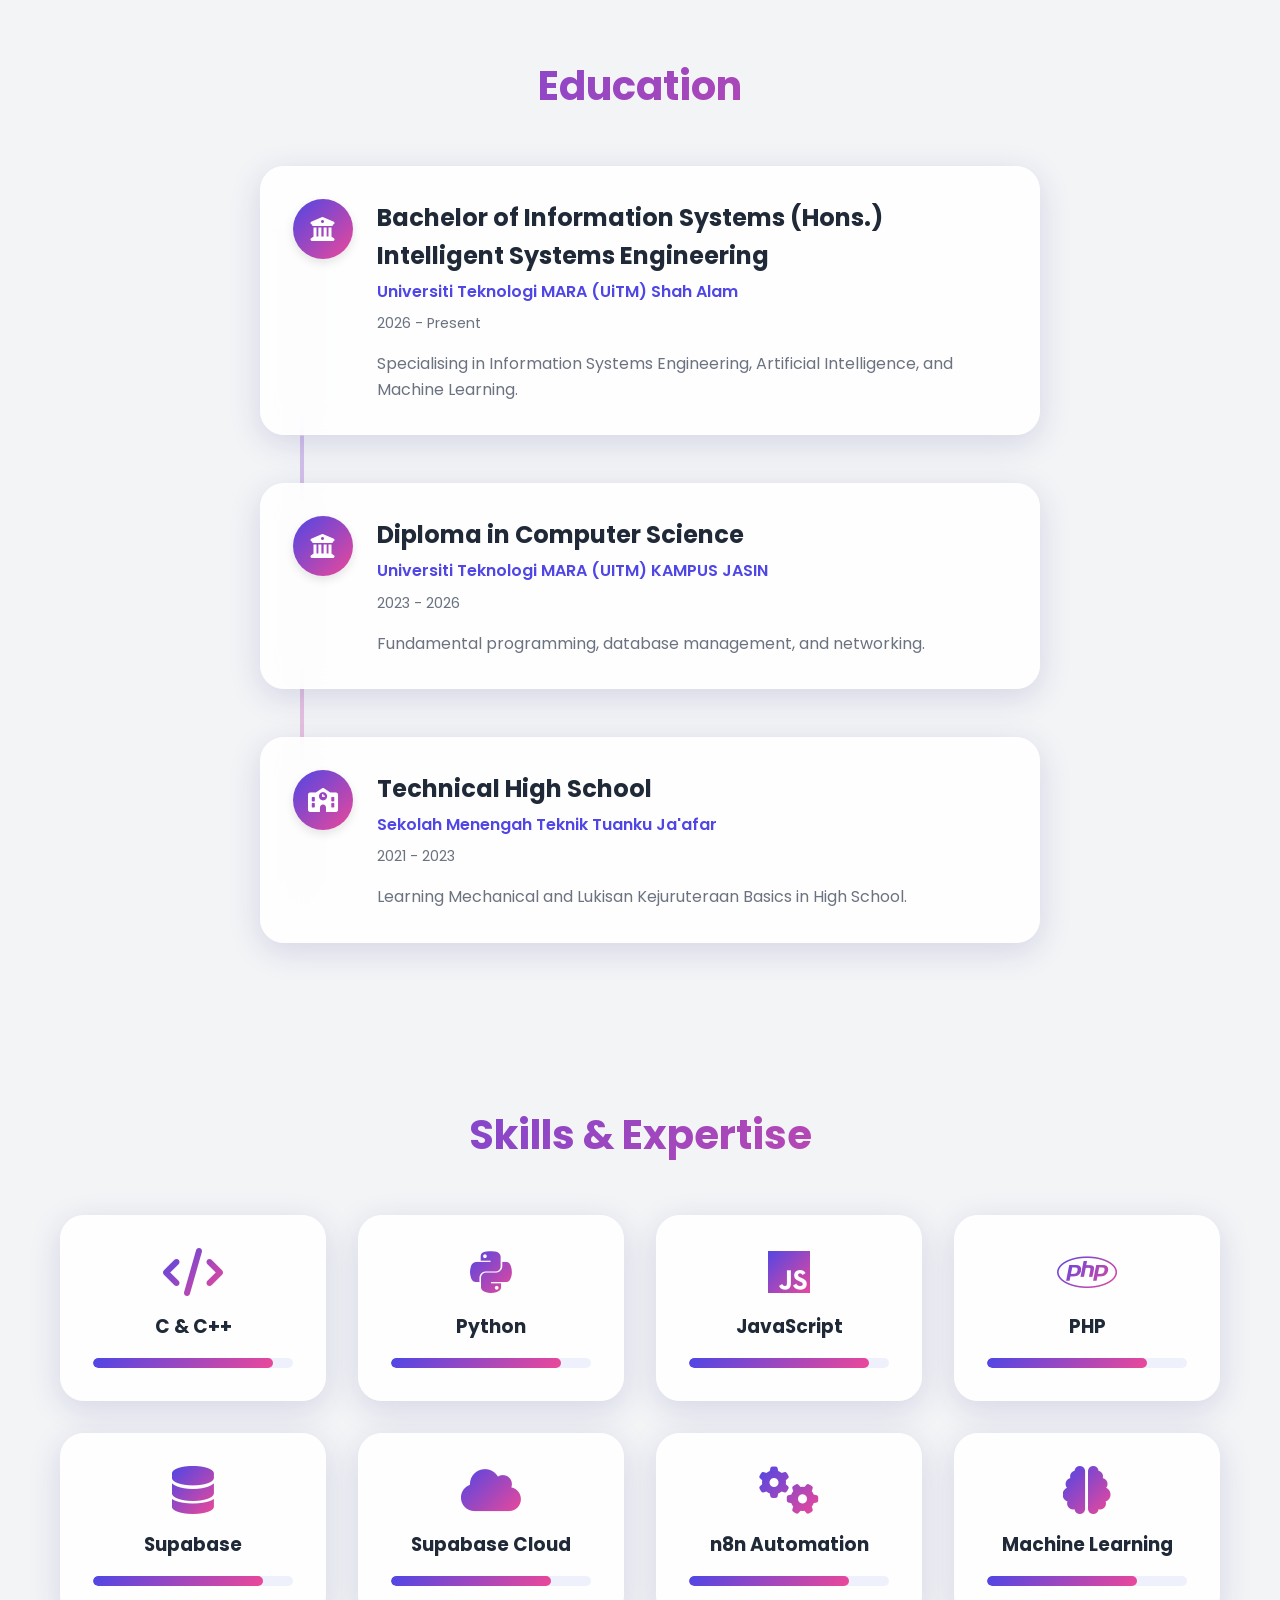
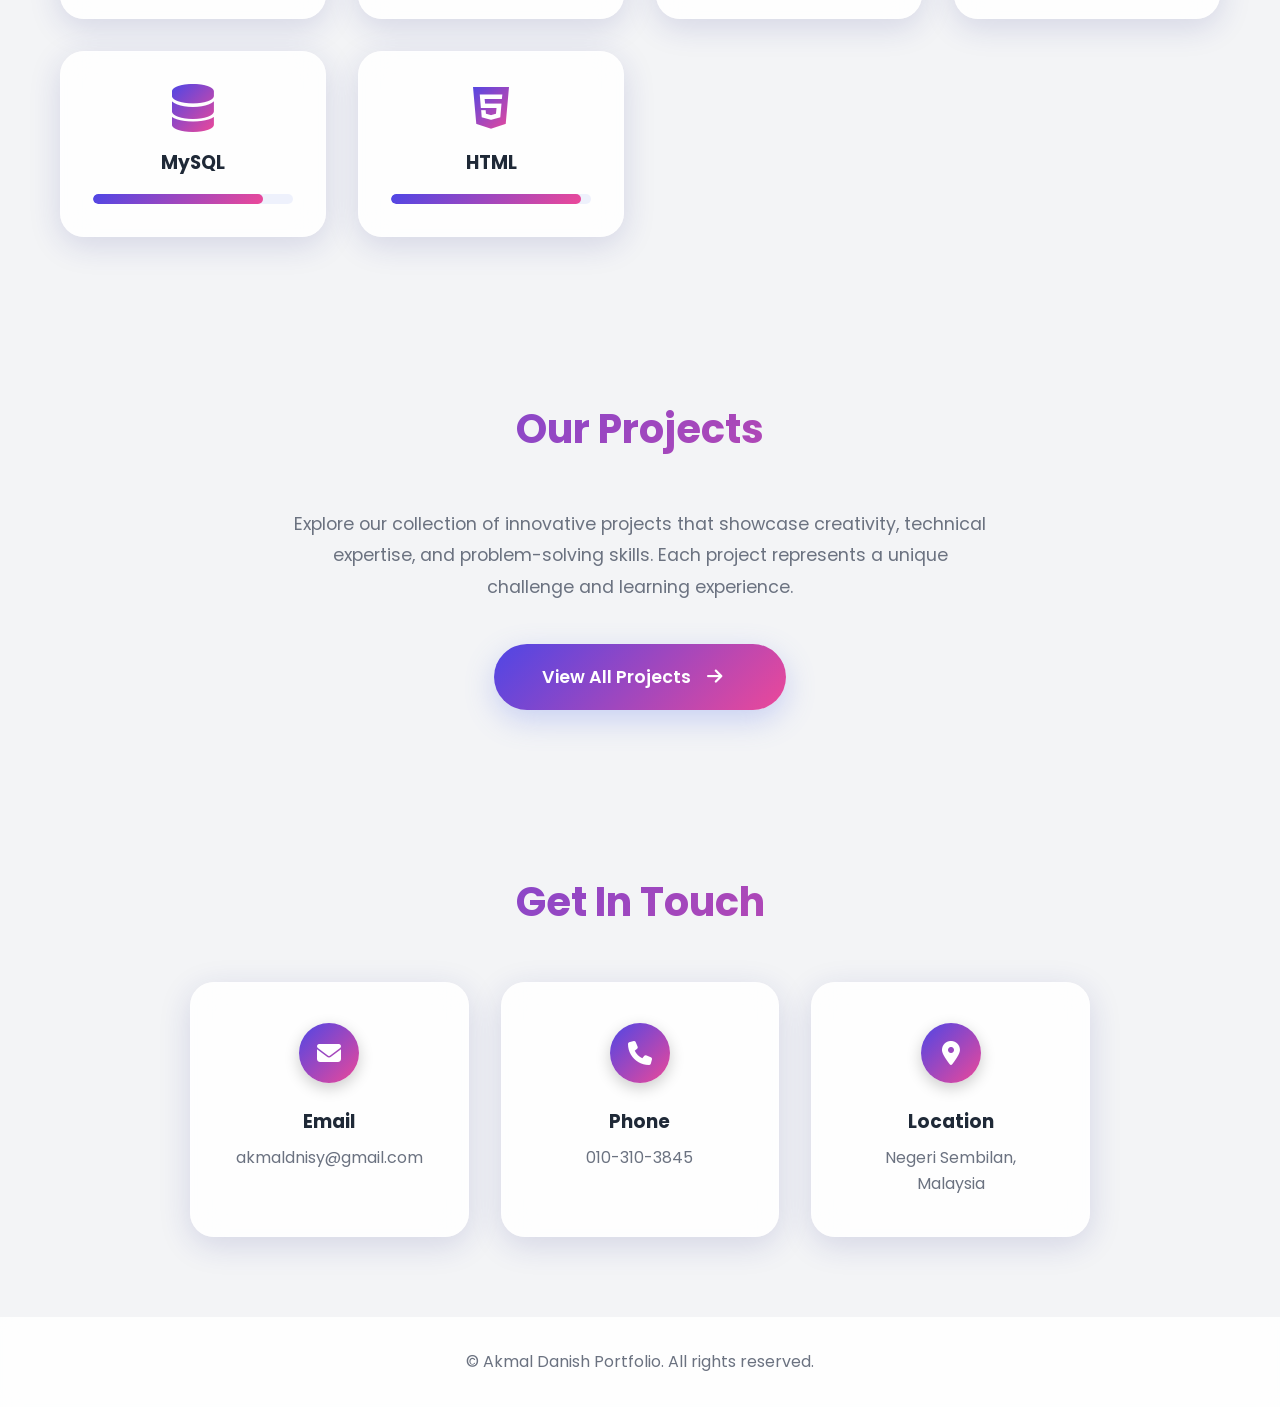
==== commit a8a56cd5: "Update portfolio content and configuration files" ====
--- a/index.html
+++ b/index.html
@@ -82,7 +82,7 @@
                             <div class="profile-ring"></div>
                         </div>
                         <h1 class="profile-name">MUHAMMAD AKMAL DANISH BIN MOHD ZAMRI</h1>
-                        <p class="profile-title">Exploring AI & Machine Learning,Programming and Web Development</p>
+                        <p class="profile-title">Exploring AI,Machine Learning,Programming & Web Development</p>
                         <div class="social-links">
                             <a href="https://github.com/Kenshiro06" target="_blank" class="social-icon"><i class="fab fa-github"></i></a>
                             <a href="https://www.linkedin.com/in/akmal-danish-13555331b/?skipRedirect=true" target="_blank" class="social-icon"><i class="fab fa-linkedin"></i></a>
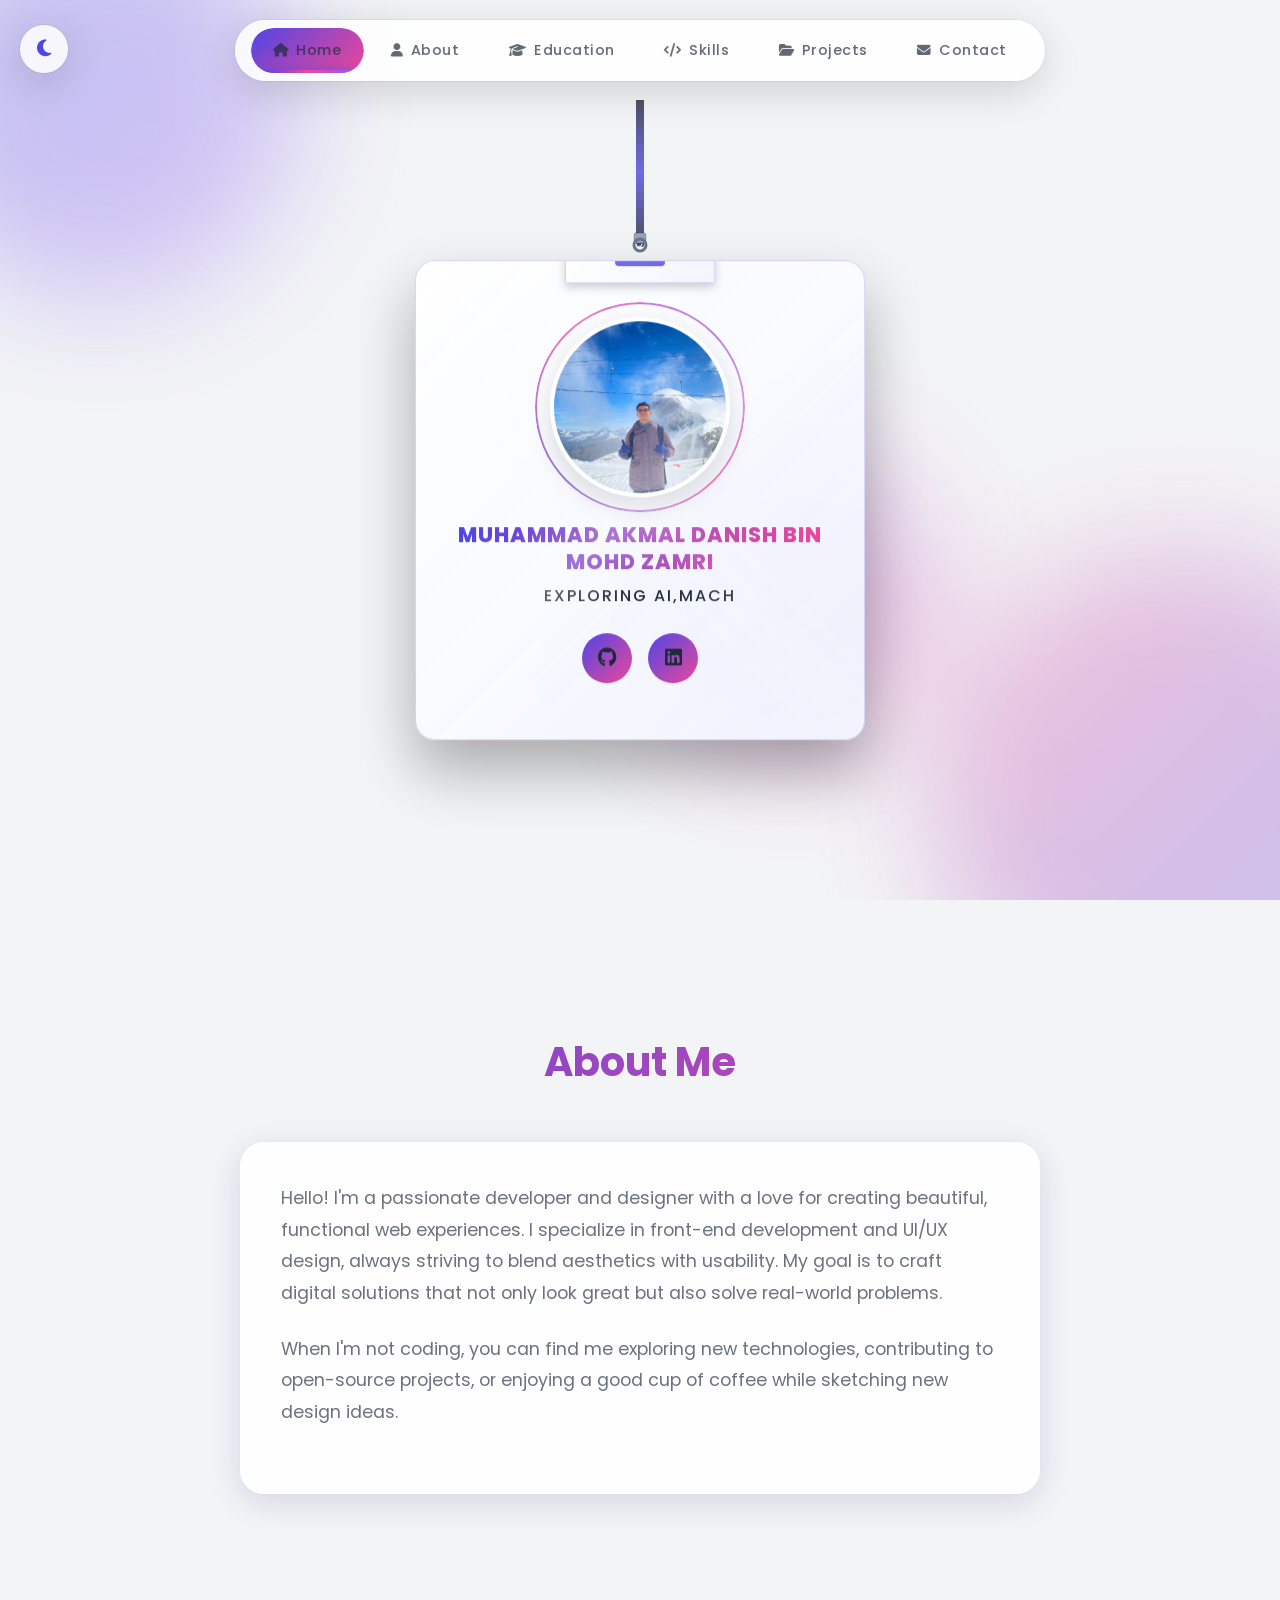
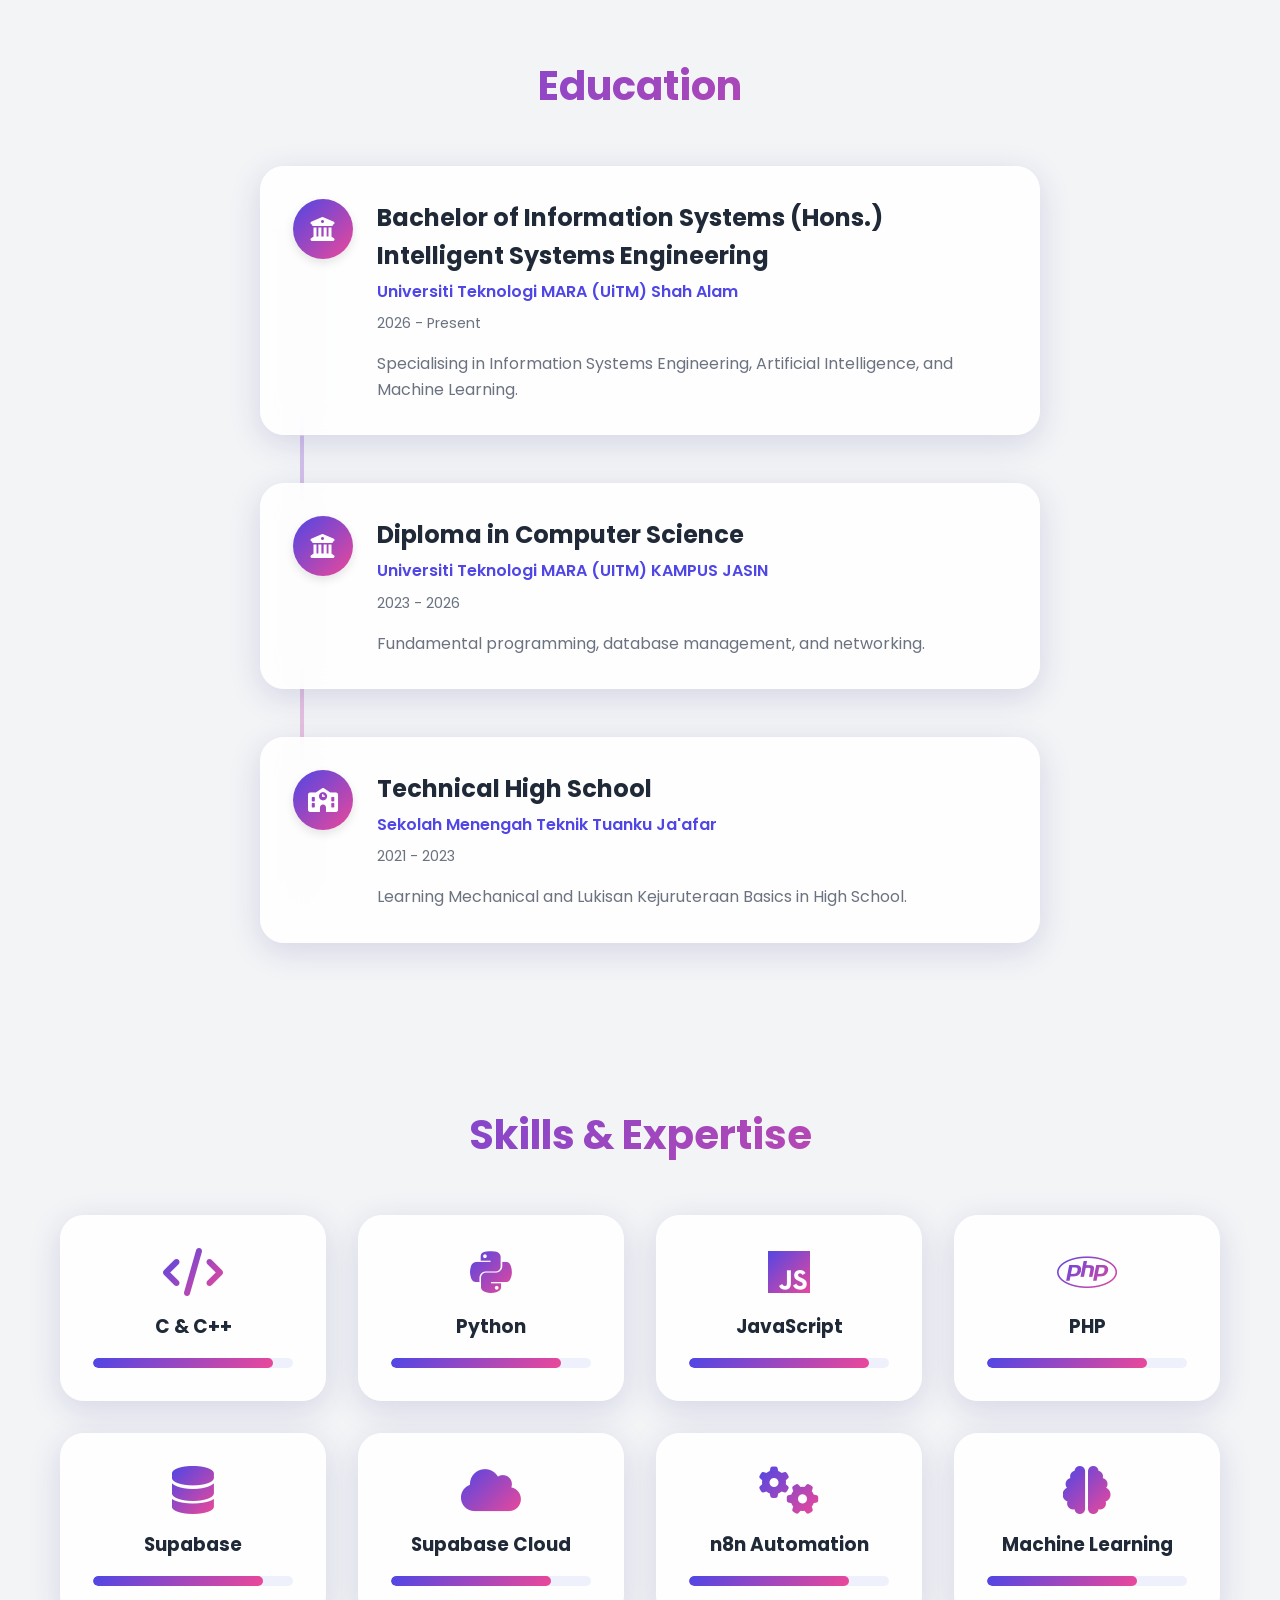
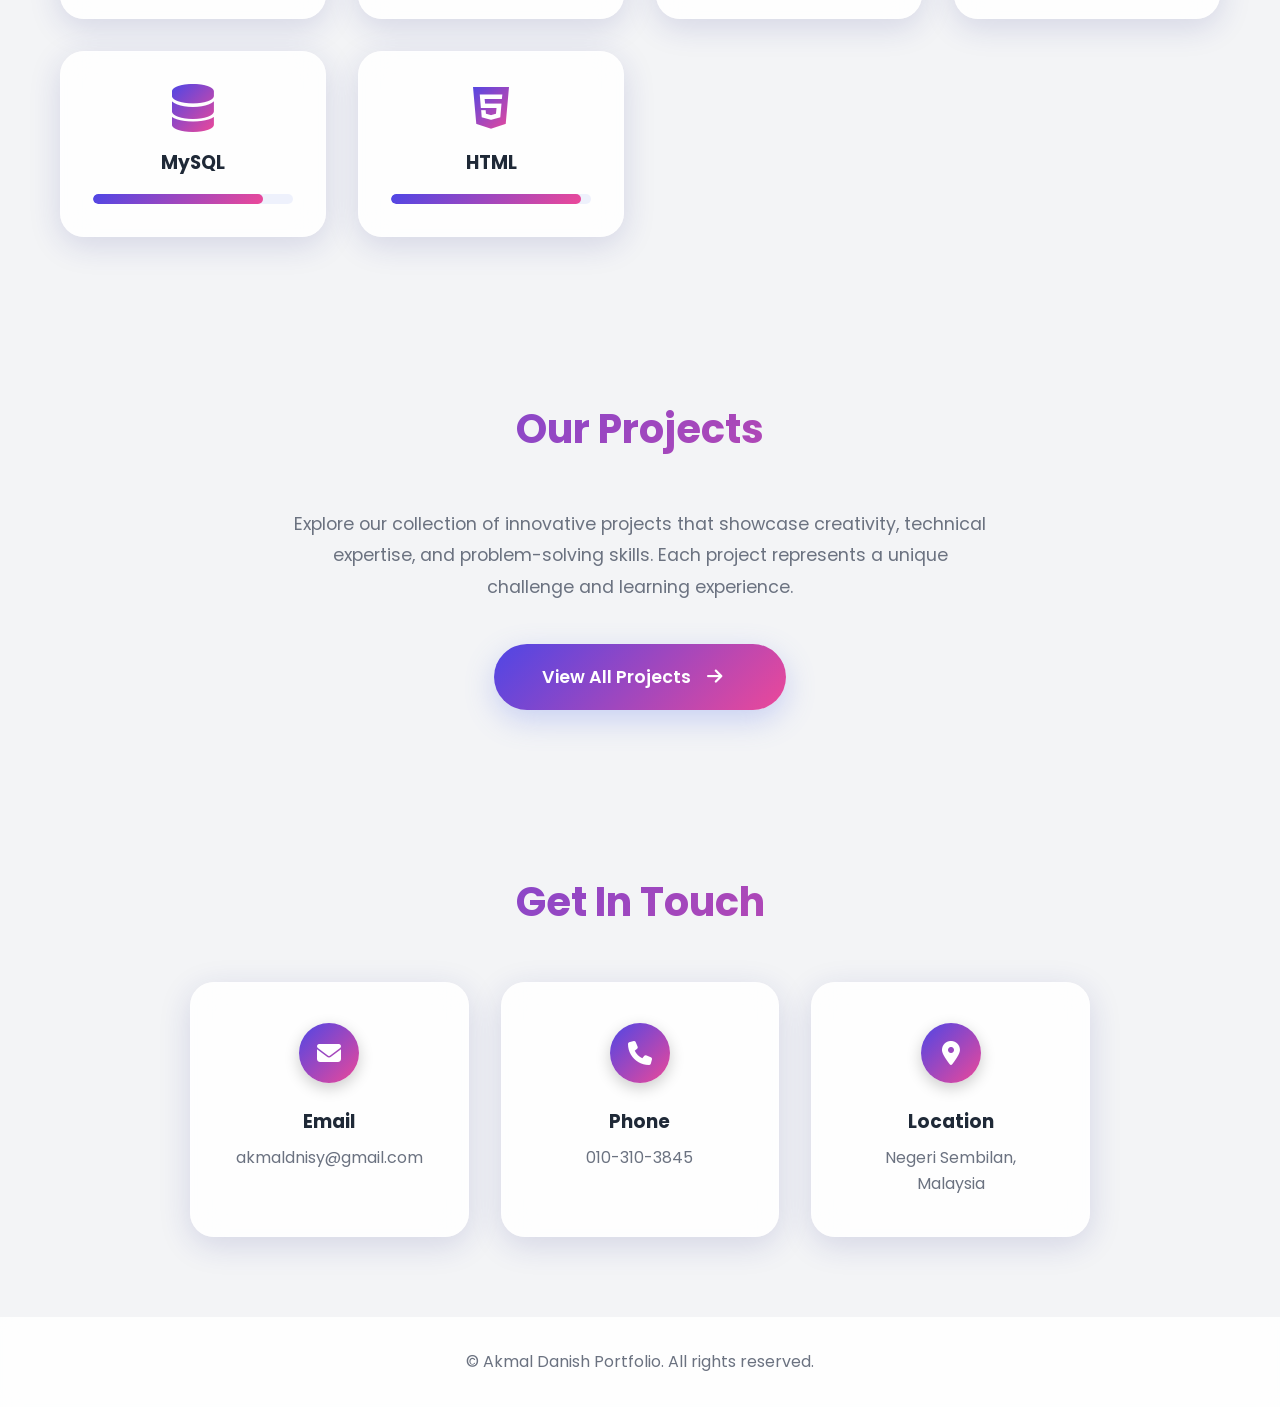
==== commit 1caf6217: "Fix card holder responsiveness - fluid sizing with clamp, touch drag support" ====
--- a/index.html
+++ b/index.html
@@ -71,7 +71,7 @@
         <div class="container">
             <div class="hero-content fade-in">
                 <div class="profile-card-container" id="profile-container">
-                    <canvas id="lanyard-canvas" width="600" height="800"></canvas>
+                    <canvas id="lanyard-canvas" width="400" height="600"></canvas>
                     <div class="profile-card glass-effect" id="profile-card">
                         <div class="badge-holder-clip">
                             <div class="clip-loop"></div>
--- a/style.css
+++ b/style.css
@@ -443,10 +443,8 @@
     align-items: center;
     padding: 2rem;
     position: relative;
-    height: 800px;
-    /* Provide space for the swing */
-    width: 600px;
-    /* Constrain width */
+    height: clamp(540px, 80vw, 800px);
+    width: clamp(300px, 90vw, 600px);
     margin: 0 auto;
 }
 
@@ -465,11 +463,10 @@
     left: 50%;
     top: 50%;
     transform: translate(-50%, -50%);
-
     text-align: center;
-    padding: 3.5rem 2.5rem;
+    padding: clamp(1.5rem, 5vw, 3.5rem) clamp(1.2rem, 4vw, 2.5rem);
+    width: clamp(240px, 80vw, 450px);
     max-width: 450px;
-    width: 100%;
     transform-style: preserve-3d;
 
     /* Premium Adaptive Glossy Card */
@@ -485,7 +482,6 @@
     cursor: grab;
     transition: var(--transition), box-shadow 0.3s ease;
     overflow: hidden;
-    /* For shine */
 }
 
 /* Add a plastic shine overlay */
@@ -562,11 +558,10 @@
 
 .profile-image-wrapper {
     position: relative;
-    width: 180px;
-    height: 180px;
-    margin: 0 auto 2rem;
+    width: clamp(100px, 30vw, 180px);
+    height: clamp(100px, 30vw, 180px);
+    margin: 0 auto 1.5rem;
     transform: translateZ(50px);
-    /* Pop out effect */
     transition: var(--transition);
 }
 
@@ -597,18 +592,12 @@
 }
 
 @keyframes rotate {
-    from {
-        transform: rotate(0deg);
-    }
-
-    to {
-        transform: rotate(360deg);
-    }
+    from { transform: rotate(0deg); }
+    to   { transform: rotate(360deg); }
 }
 
 .profile-name {
-    font-size: 2rem;
-    /* Adjusted for longer name */
+    font-size: clamp(0.85rem, 3vw, 1.3rem);
     font-weight: 800;
     margin-bottom: 0.5rem;
     background: linear-gradient(to right, var(--primary-color), var(--secondary-color));
@@ -618,13 +607,13 @@
     transform: translateZ(30px);
     text-transform: uppercase;
     letter-spacing: 1px;
-    line-height: 1.2;
+    line-height: 1.3;
 }
 
 .profile-title {
-    font-size: 1rem;
+    font-size: clamp(0.6rem, 1.8vw, 1rem);
     color: var(--text-light);
-    margin-bottom: 2rem;
+    margin-bottom: 1.5rem;
     font-weight: 500;
     letter-spacing: 2px;
     text-transform: uppercase;
@@ -947,14 +936,17 @@
 @media (max-width: 768px) {
     .navbar {
         padding: 0.4rem 0.8rem;
+        top: 12px;
+        width: calc(100% - 80px);
+        justify-content: center;
     }
 
     .nav-menu {
-        gap: 0.2rem;
+        gap: 0.1rem;
     }
 
     .nav-link {
-        padding: 0.6rem 0.8rem;
+        padding: 0.6rem 0.7rem;
     }
 
     .nav-text {
@@ -971,33 +963,105 @@
         left: 20px;
     }
 
-    .profile-name {
+    /* Hero / Profile Card */
+    .hero-section {
+        padding: 100px 16px 40px;
+    }
+
+    .social-links {
+        gap: 0.6rem;
+    }
+
+    .social-icon {
+        width: 40px;
+        height: 40px;
+        font-size: 1rem;
+    }
+
+    /* Section titles */
+    .section-title {
+        font-size: 1.8rem;
+        margin-bottom: 2rem;
+    }
+
+    section {
+        padding: 60px 16px;
+    }
+
+    /* About */
+    .about-content {
+        padding: 1.5rem;
+    }
+
+    .about-text {
+        font-size: 1rem;
+    }
+
+    /* Education */
+    .education-grid {
+        padding-left: 0;
+        gap: 1.5rem;
+    }
+
+    .timeline-connector {
+        display: none;
+    }
+
+    .education-card {
+        flex-direction: column;
+        align-items: flex-start;
+        padding: 1.5rem;
+        gap: 1rem;
+    }
+
+    .education-card h3 {
+        font-size: 1.1rem;
+    }
+
+    /* Skills */
+    .skills-grid {
+        grid-template-columns: repeat(2, 1fr);
+        gap: 1rem;
+    }
+
+    .skill-card {
+        padding: 1.2rem;
+    }
+
+    .skill-icon {
         font-size: 2rem;
     }
 
-    .section-title {
-        font-size: 2rem;
-    }
-
-    .education-grid,
-    .skills-grid,
+    .skill-card h3 {
+        font-size: 0.9rem;
+    }
+
+    /* Contact */
     .contact-grid {
         grid-template-columns: 1fr;
+        gap: 1rem;
+    }
+
+    .contact-card {
+        padding: 1.5rem;
+    }
+
+    /* Projects button */
+    .project-button {
+        padding: 1rem 2rem;
+        font-size: 1rem;
     }
 }
 
 @media (max-width: 480px) {
     .navbar {
-        padding: 0.3rem 0.6rem;
-        top: 15px;
-    }
-
-    .nav-menu {
-        gap: 0.1rem;
+        padding: 0.3rem 0.5rem;
+        top: 10px;
+        width: calc(100% - 60px);
     }
 
     .nav-link {
-        padding: 0.5rem 0.6rem;
+        padding: 0.5rem 0.55rem;
     }
 
     .nav-icon {
@@ -1011,16 +1075,37 @@
         left: 15px;
     }
 
-    .profile-image-wrapper {
-        width: 150px;
-        height: 150px;
-    }
-
-    .profile-name {
-        font-size: 1.8rem;
-    }
-
-    .profile-title {
+    .section-title {
+        font-size: 1.5rem;
+    }
+
+    .skills-grid {
+        grid-template-columns: repeat(2, 1fr);
+        gap: 0.8rem;
+    }
+
+    .skill-card {
+        padding: 1rem;
+    }
+
+    .education-card h3 {
         font-size: 1rem;
     }
-}+
+    .about-text {
+        font-size: 0.95rem;
+    }
+}
+
+/* Touch devices — disable hover transforms that feel janky on mobile */
+@media (hover: none) {
+    .glass-effect:hover {
+        transform: none;
+    }
+    .education-card:hover {
+        transform: none !important;
+    }
+    .social-icon:hover {
+        transform: none;
+    }
+}
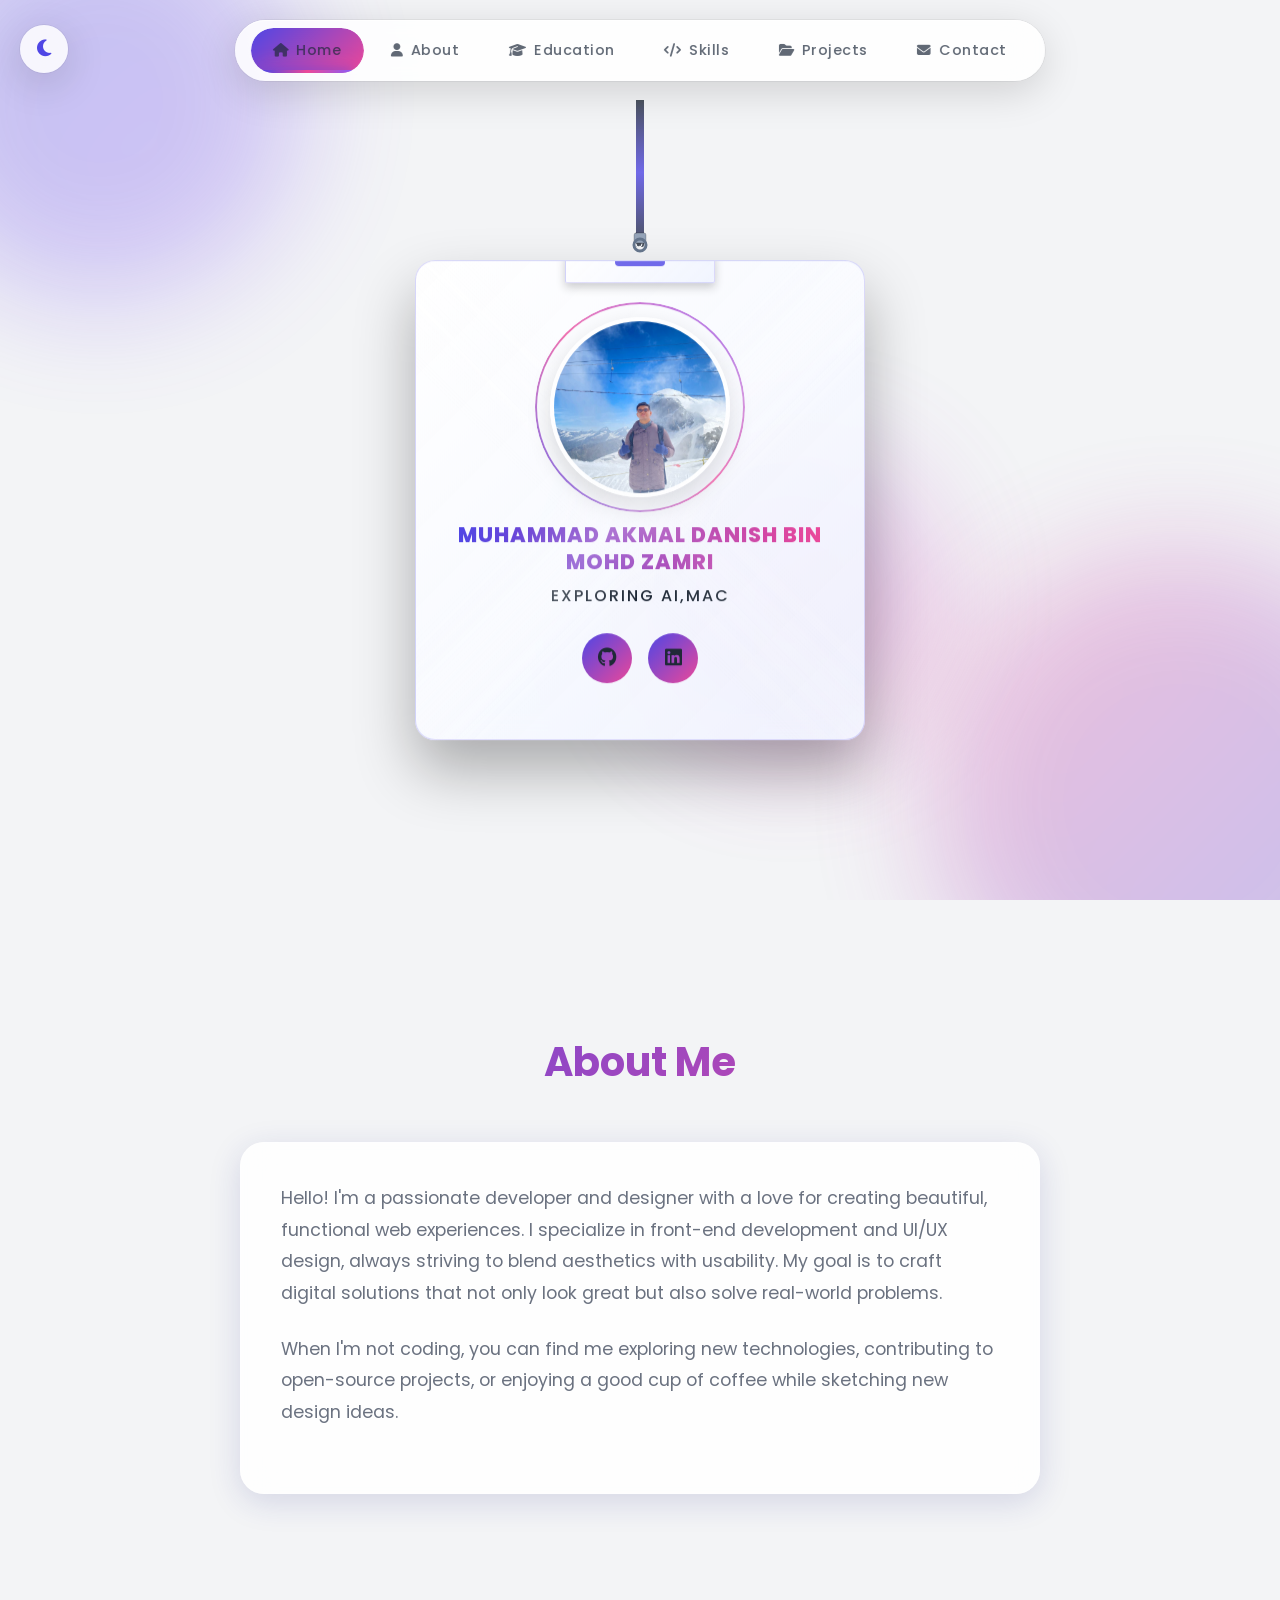
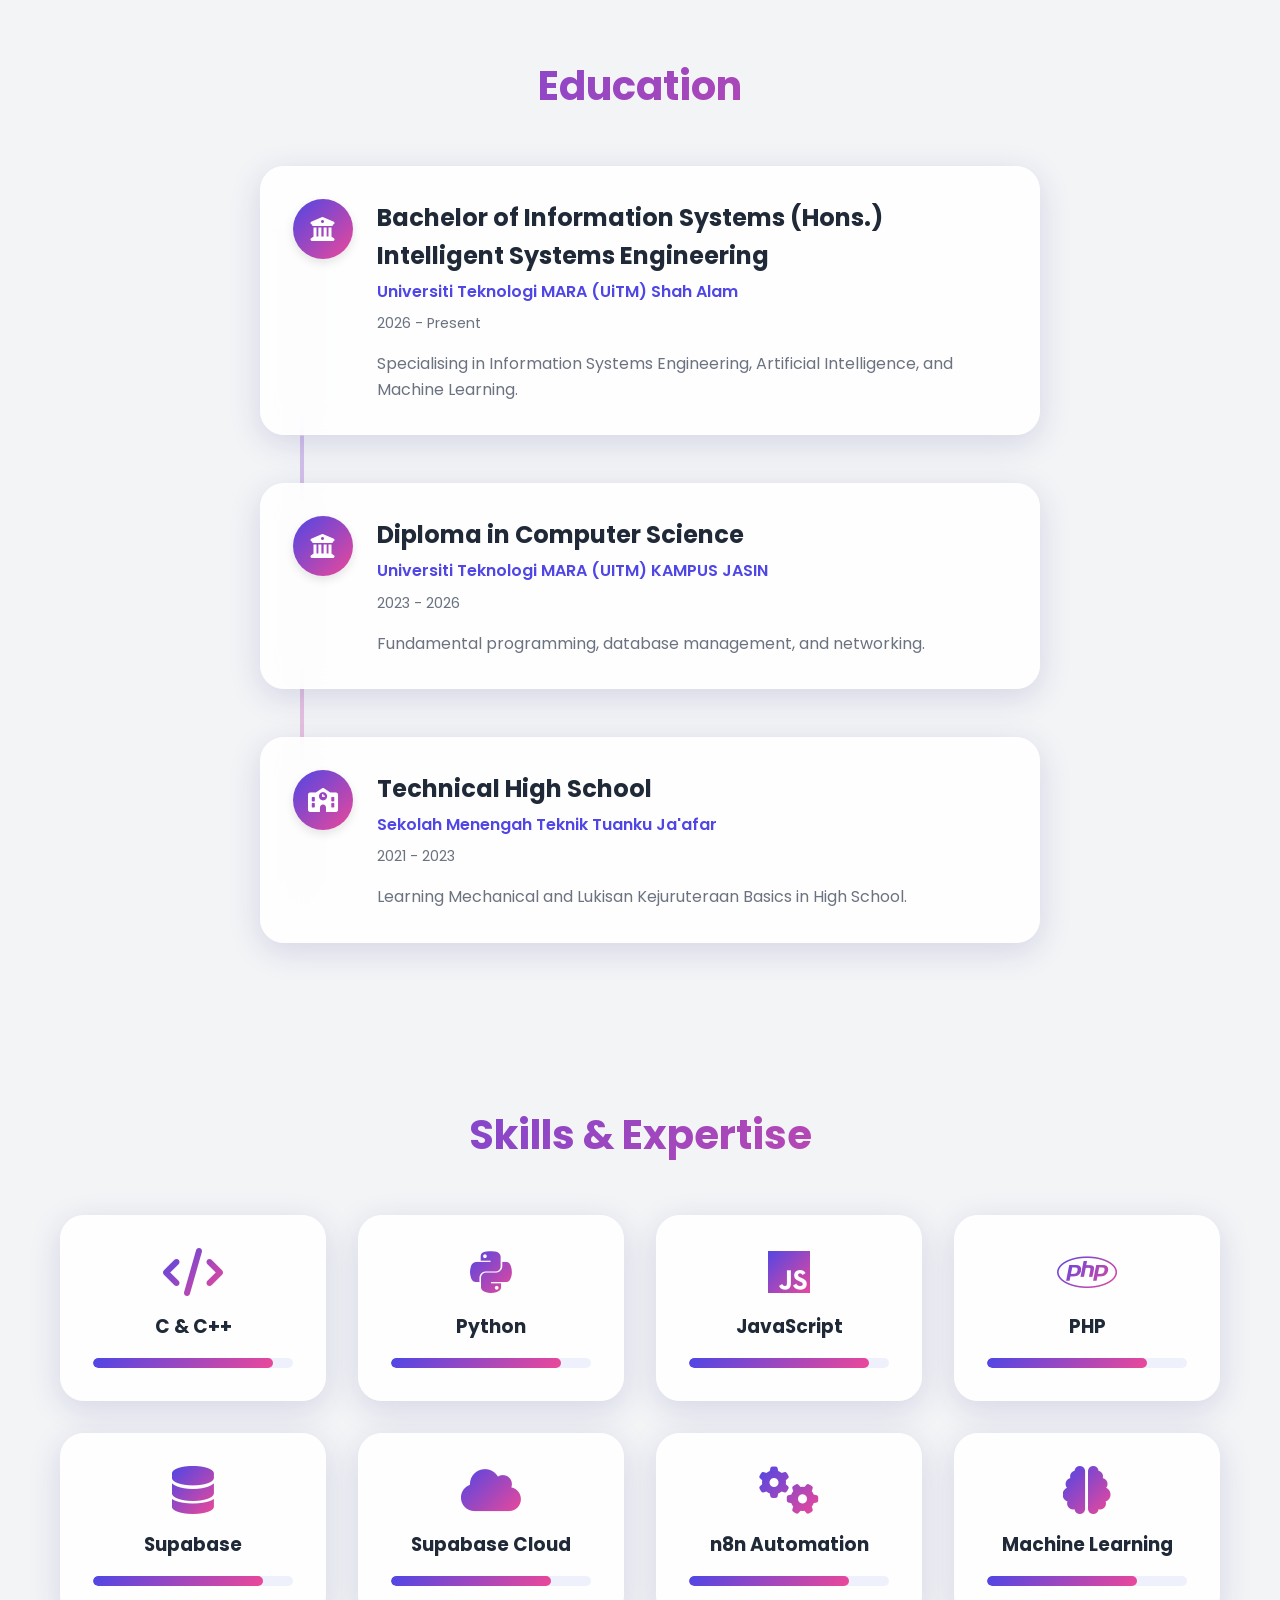
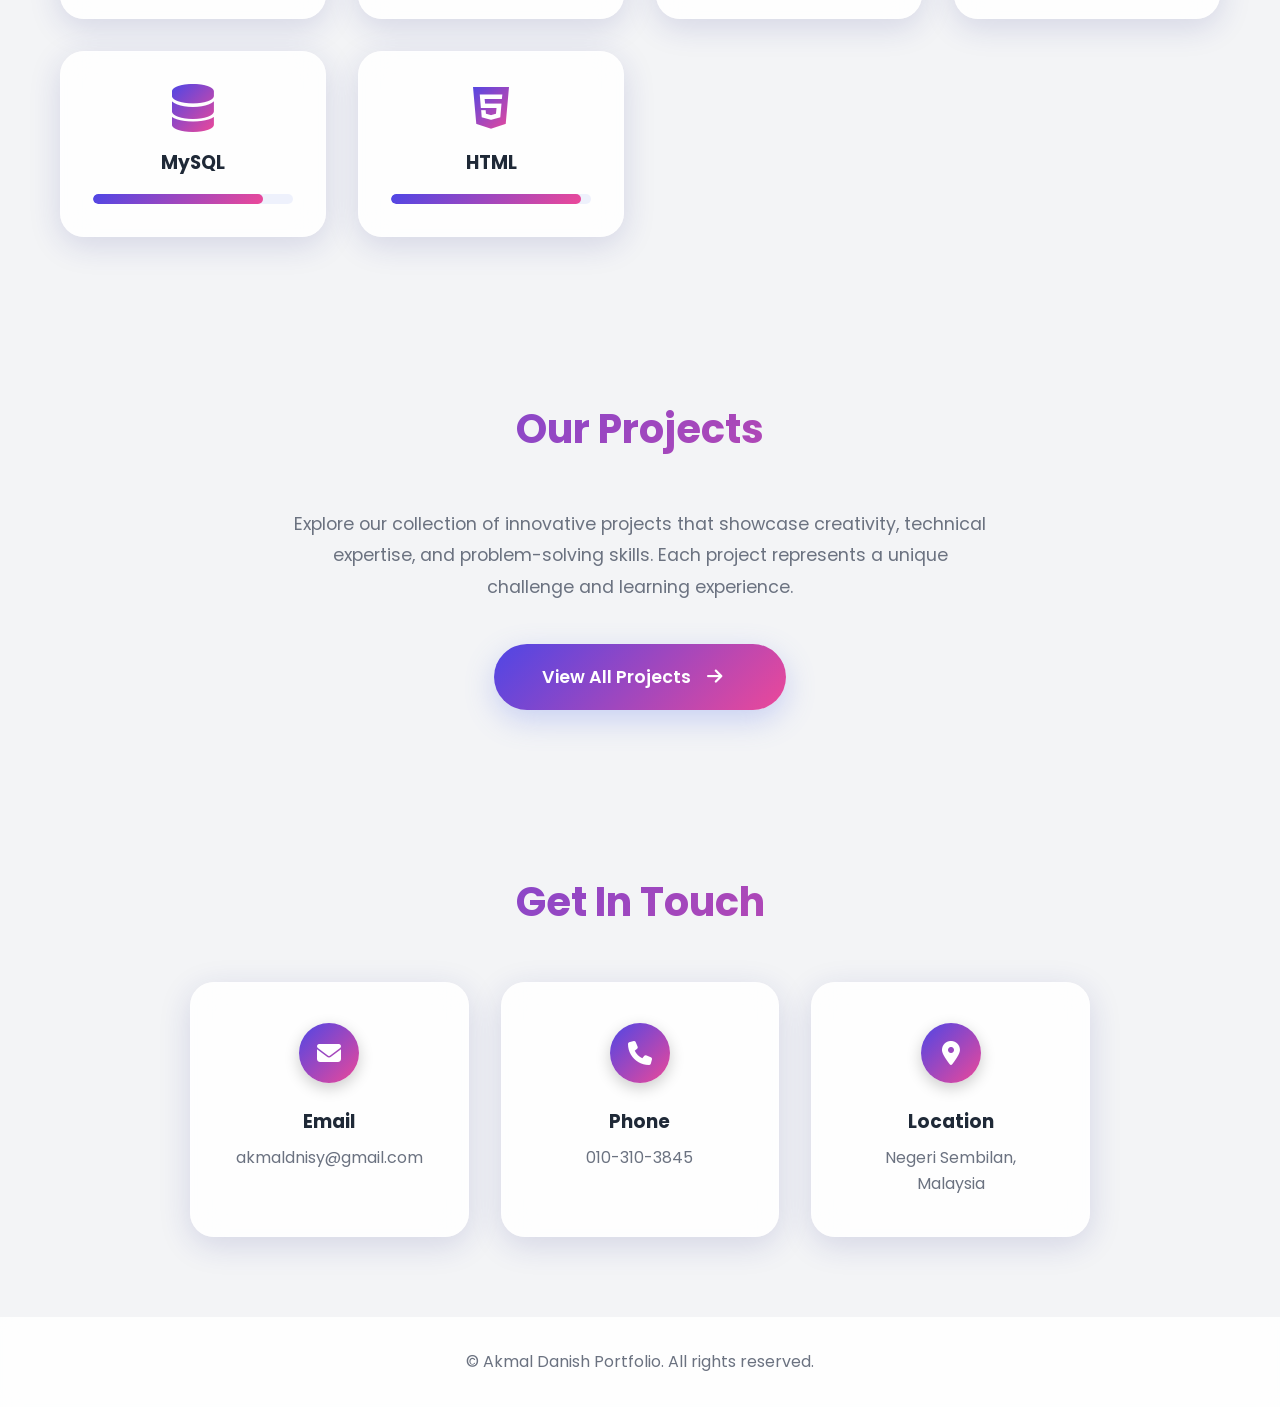
==== commit 9d9196f4: "Update LinkedIn URL" ====
--- a/index.html
+++ b/index.html
@@ -85,7 +85,7 @@
                         <p class="profile-title">Exploring AI,Machine Learning,Programming & Web Development</p>
                         <div class="social-links">
                             <a href="https://github.com/Kenshiro06" target="_blank" class="social-icon"><i class="fab fa-github"></i></a>
-                            <a href="https://www.linkedin.com/in/akmal-danish-13555331b/?skipRedirect=true" target="_blank" class="social-icon"><i class="fab fa-linkedin"></i></a>
+                            <a href="https://www.linkedin.com/in/muhammad-akmal-danish-13555331b/" target="_blank" class="social-icon"><i class="fab fa-linkedin"></i></a>
                         </div>
                     </div>
                 </div>
--- a/style.css
+++ b/style.css
@@ -624,6 +624,8 @@
     display: flex;
     gap: 1rem;
     justify-content: center;
+    position: relative;
+    z-index: 20;
 }
 
 .social-icon {
@@ -638,6 +640,11 @@
     text-decoration: none;
     font-size: 1.2rem;
     transition: var(--transition);
+    position: relative;
+    z-index: 20;
+    /* Larger touch target on mobile */
+    -webkit-tap-highlight-color: transparent;
+    touch-action: manipulation;
 }
 
 .social-icon:hover {
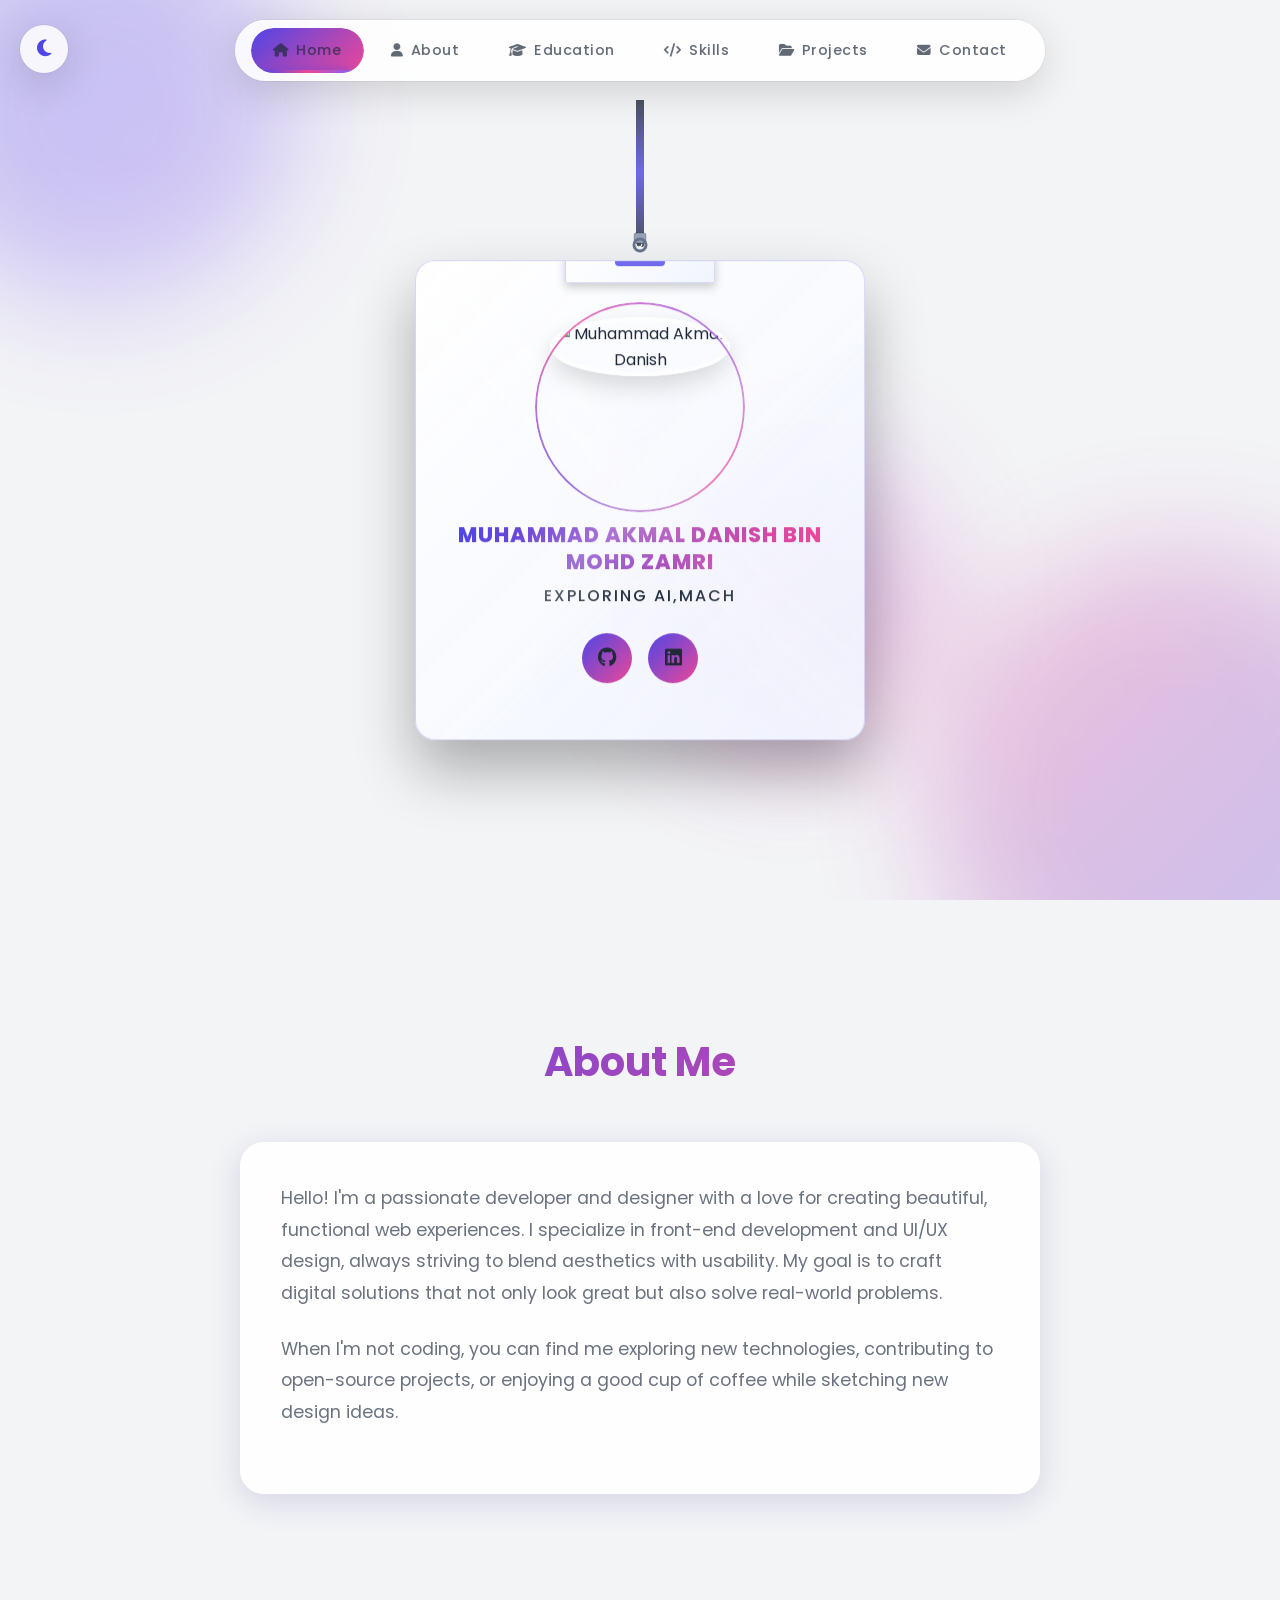
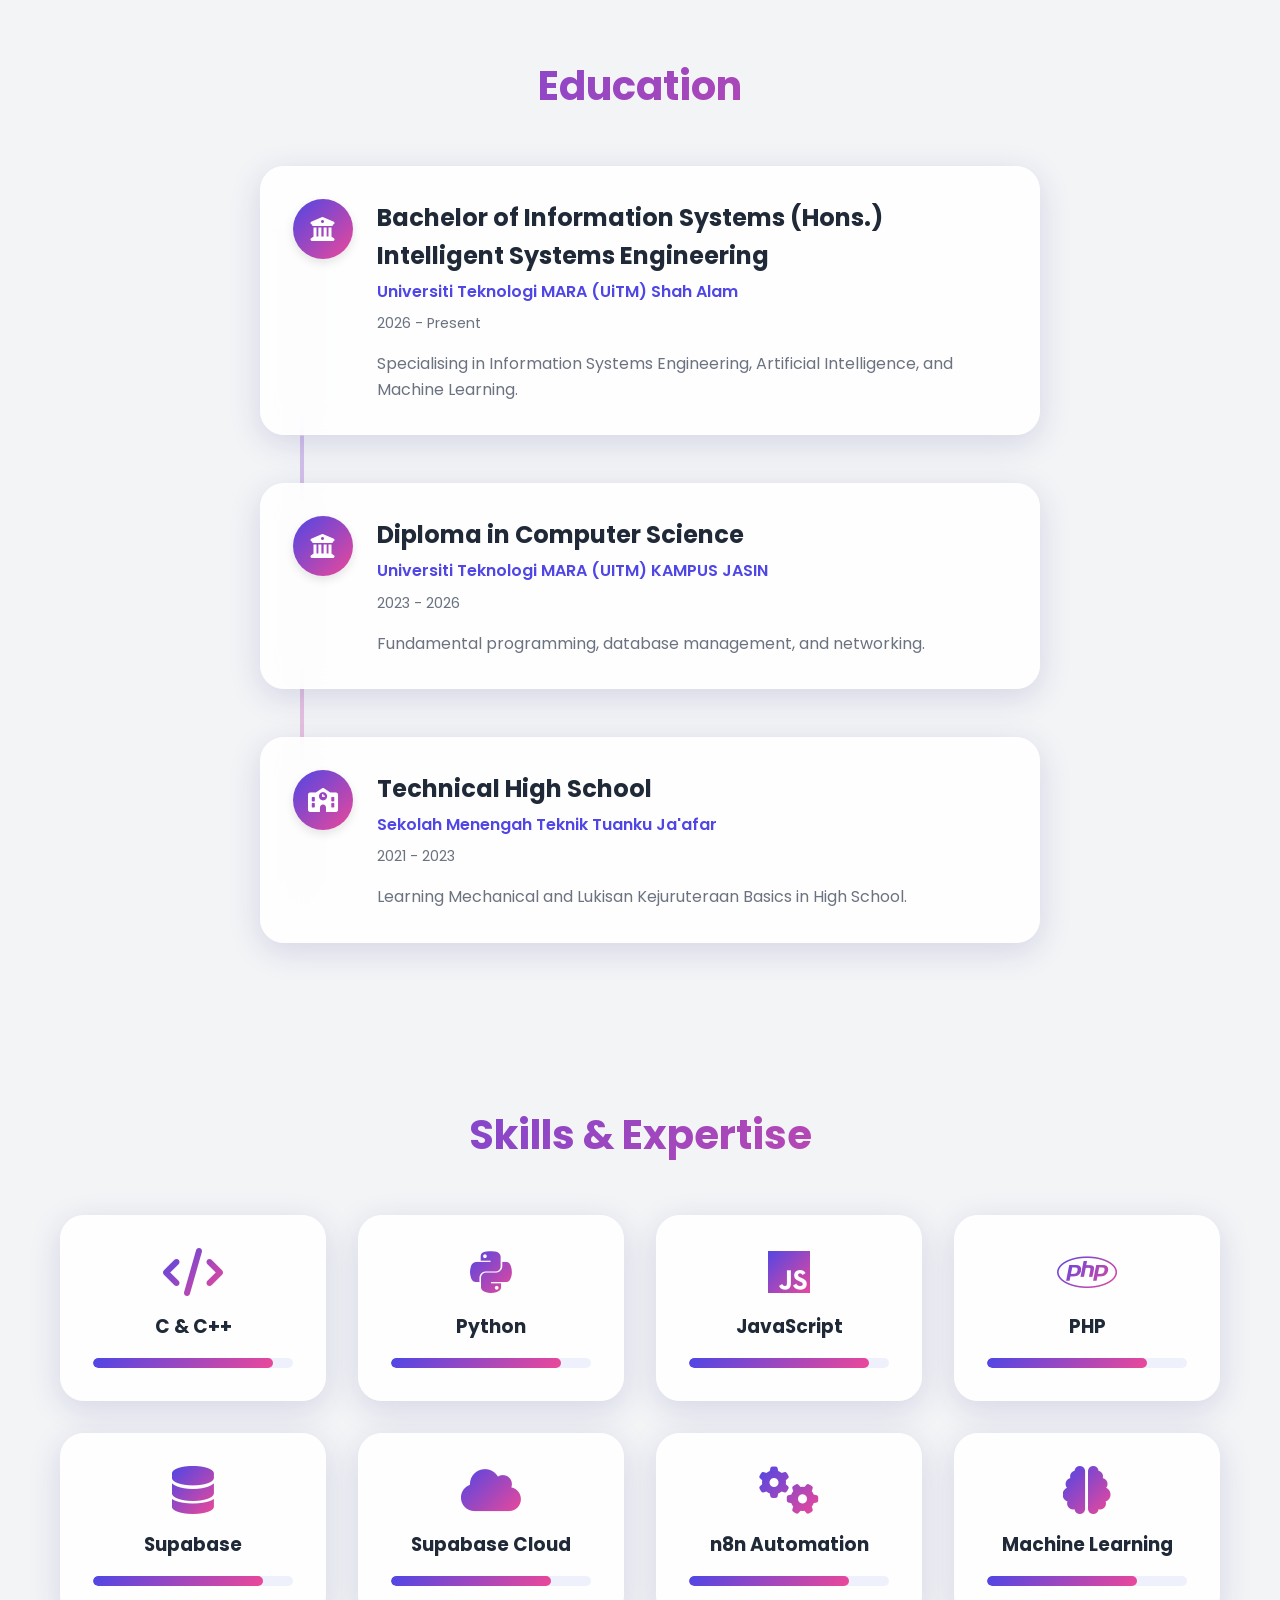
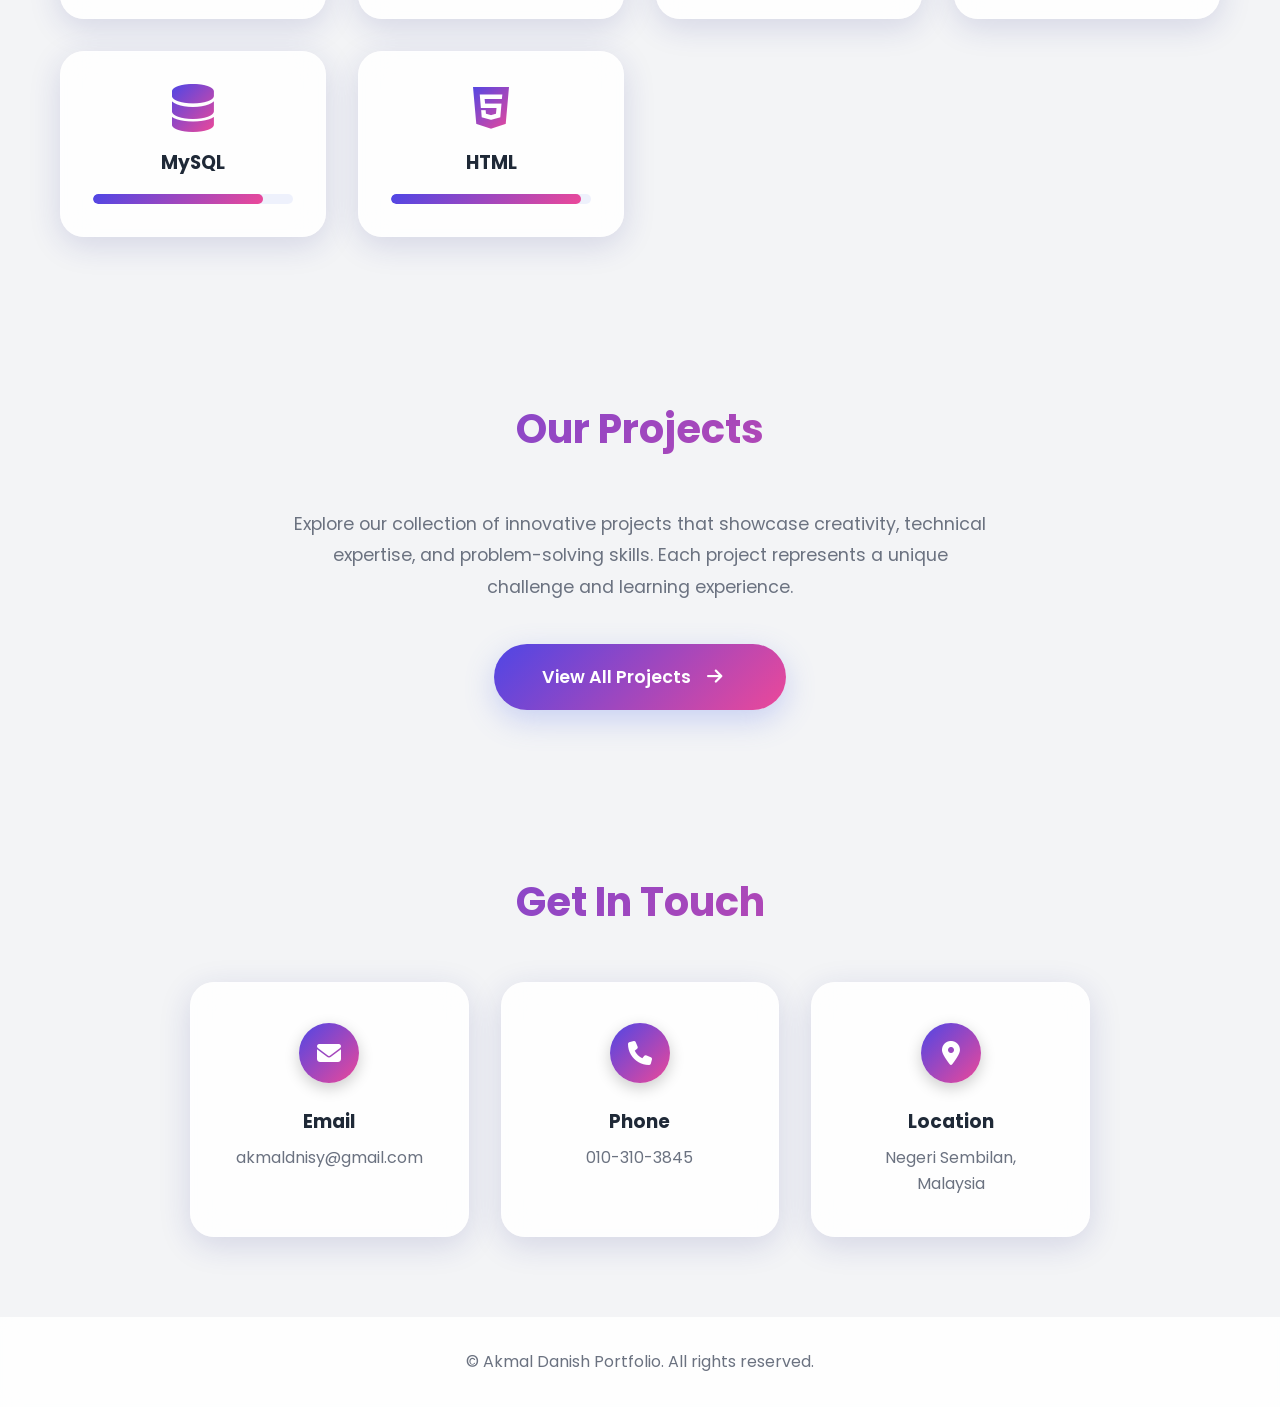
==== commit 399f2952: "Fix projects page mobile layout - responsive cards, mockups, buttons and stats" ====
--- a/index.html
+++ b/index.html
@@ -78,7 +78,7 @@
                         </div>
                         <div class="card-shine"></div>
                         <div class="profile-image-wrapper">
-                            <img src="ICON PAGE AKMAL PORFO.jpeg" alt="Muhammad Akmal Danish" class="profile-image">
+                            <img src="akmal ai.png" alt="Muhammad Akmal Danish" class="profile-image">
                             <div class="profile-ring"></div>
                         </div>
                         <h1 class="profile-name">MUHAMMAD AKMAL DANISH BIN MOHD ZAMRI</h1>
--- a/style.css
+++ b/style.css
@@ -7,6 +7,8 @@
     --text-light: #6b7280;
     --bg-color: #f3f4f6;
     --card-bg: rgba(255, 255, 255, 0.85);
+    --glass-bg: rgba(255, 255, 255, 0.7);
+    --glass-border: rgba(255, 255, 255, 0.4);
     --lanyard-card-bg: linear-gradient(135deg, rgba(255, 255, 255, 0.95), rgba(240, 244, 255, 0.9));
     --lanyard-card-text: #1f2937;
     --lanyard-card-border: rgba(79, 70, 229, 0.2);
@@ -20,6 +22,8 @@
     --text-light: #94a3b8;
     --bg-color: #0f172a;
     --card-bg: rgba(30, 41, 59, 0.7);
+    --glass-bg: rgba(30, 41, 59, 0.6);
+    --glass-border: rgba(255, 255, 255, 0.08);
     --lanyard-card-bg: linear-gradient(135deg, rgba(15, 23, 42, 0.95), rgba(30, 41, 59, 0.98));
     --lanyard-card-text: #ffffff;
     --lanyard-card-border: rgba(255, 255, 255, 0.1);
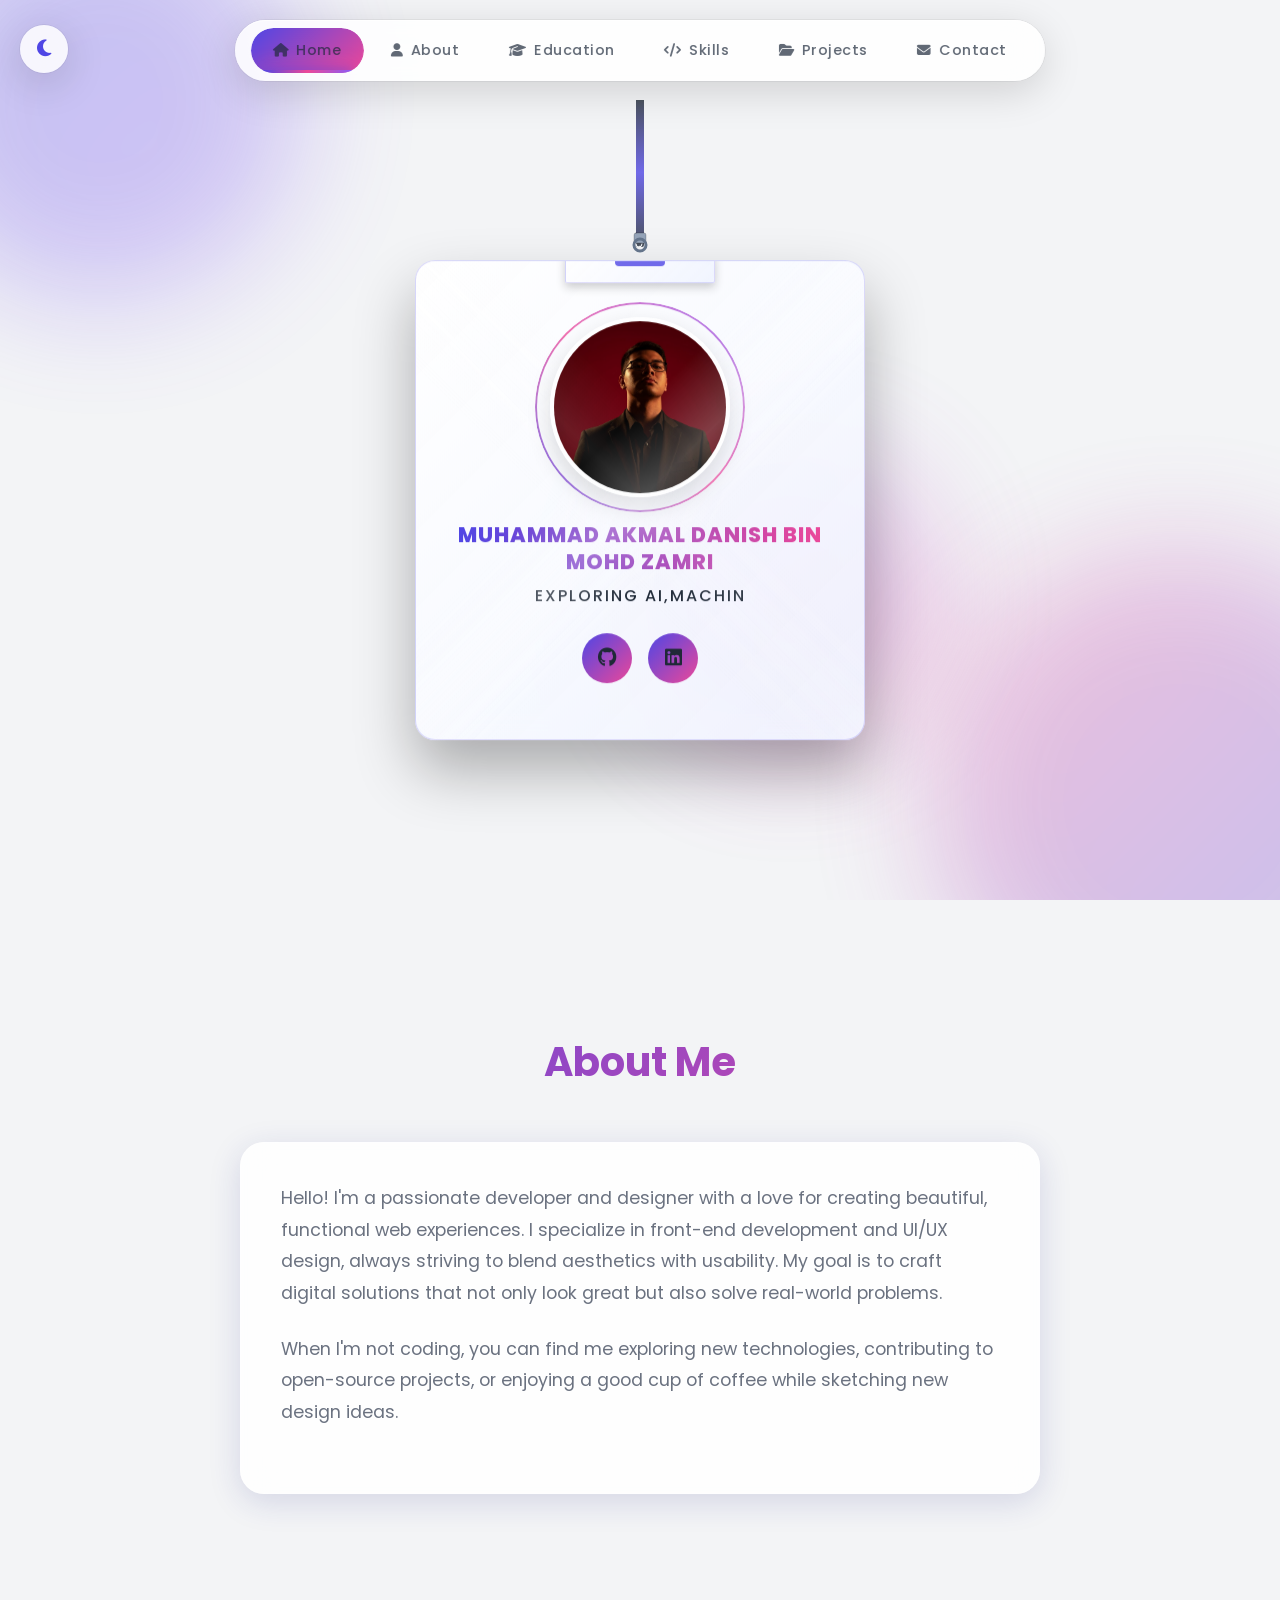
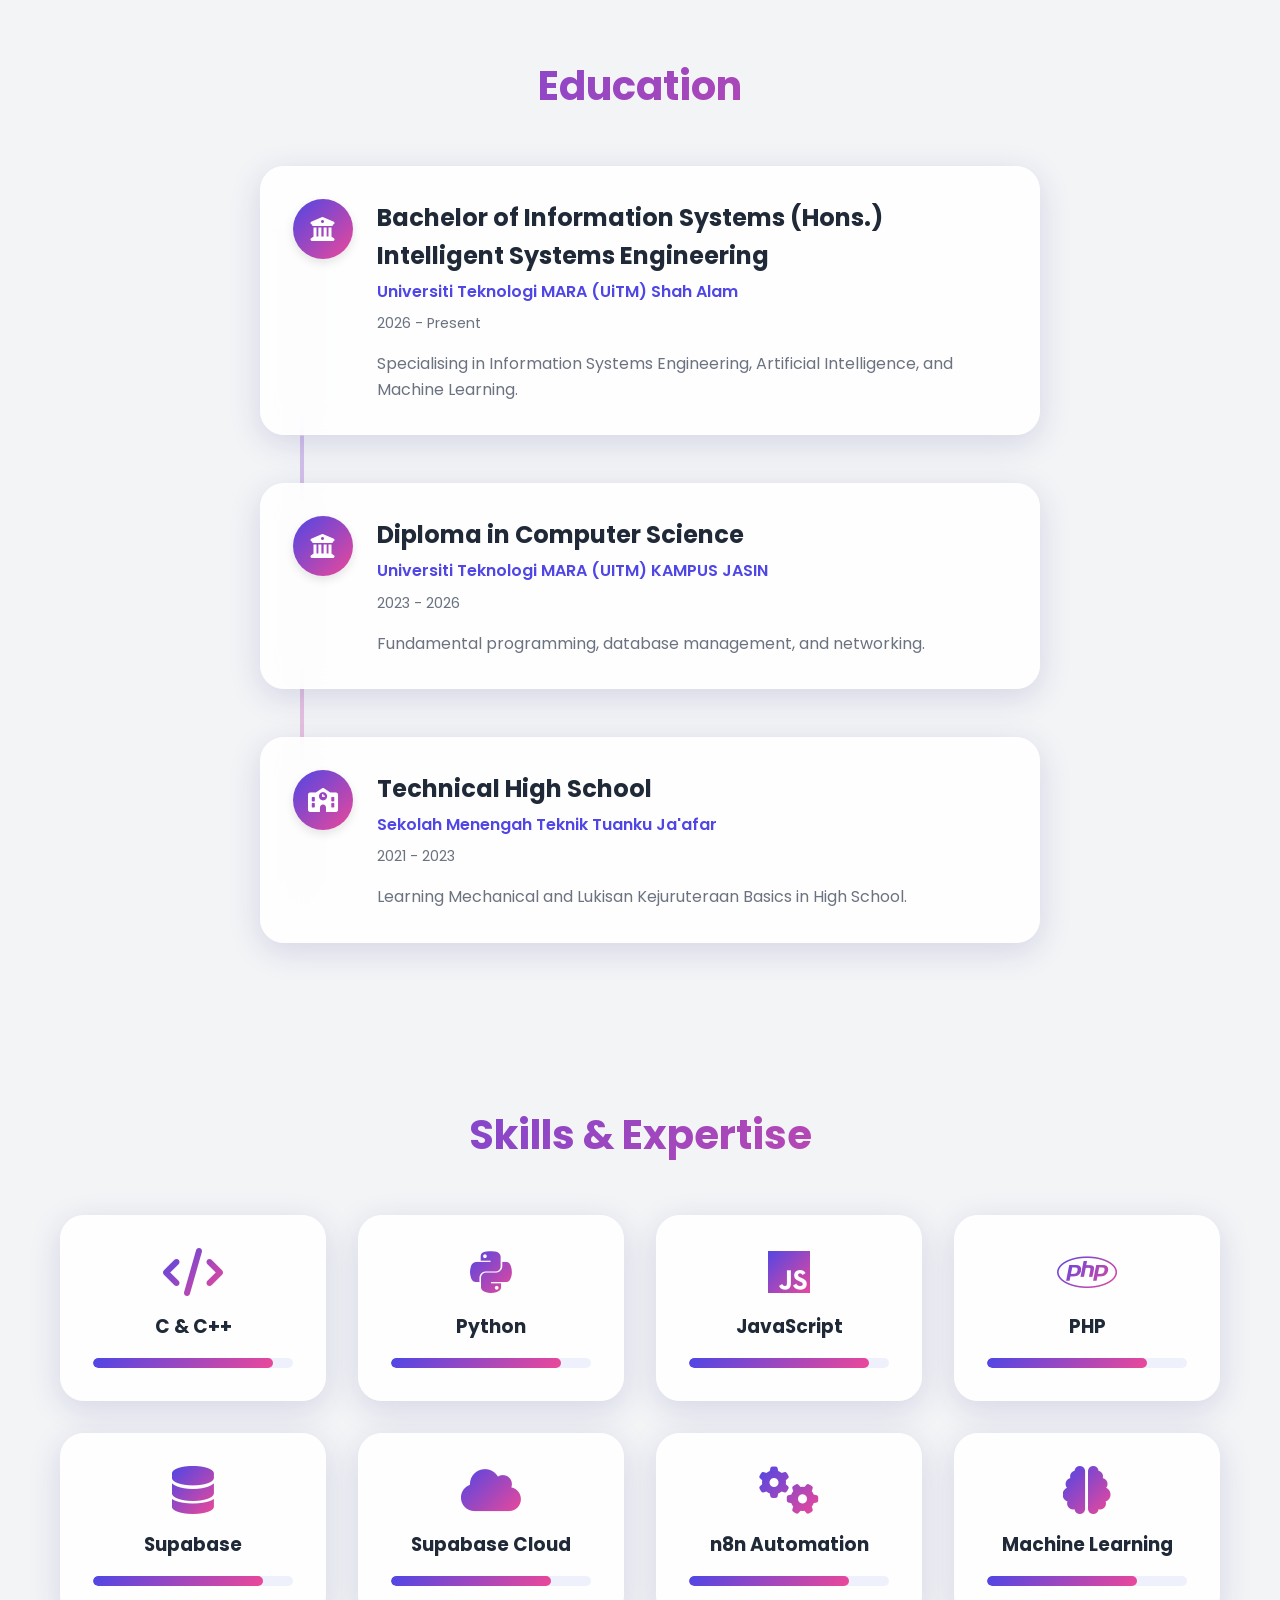
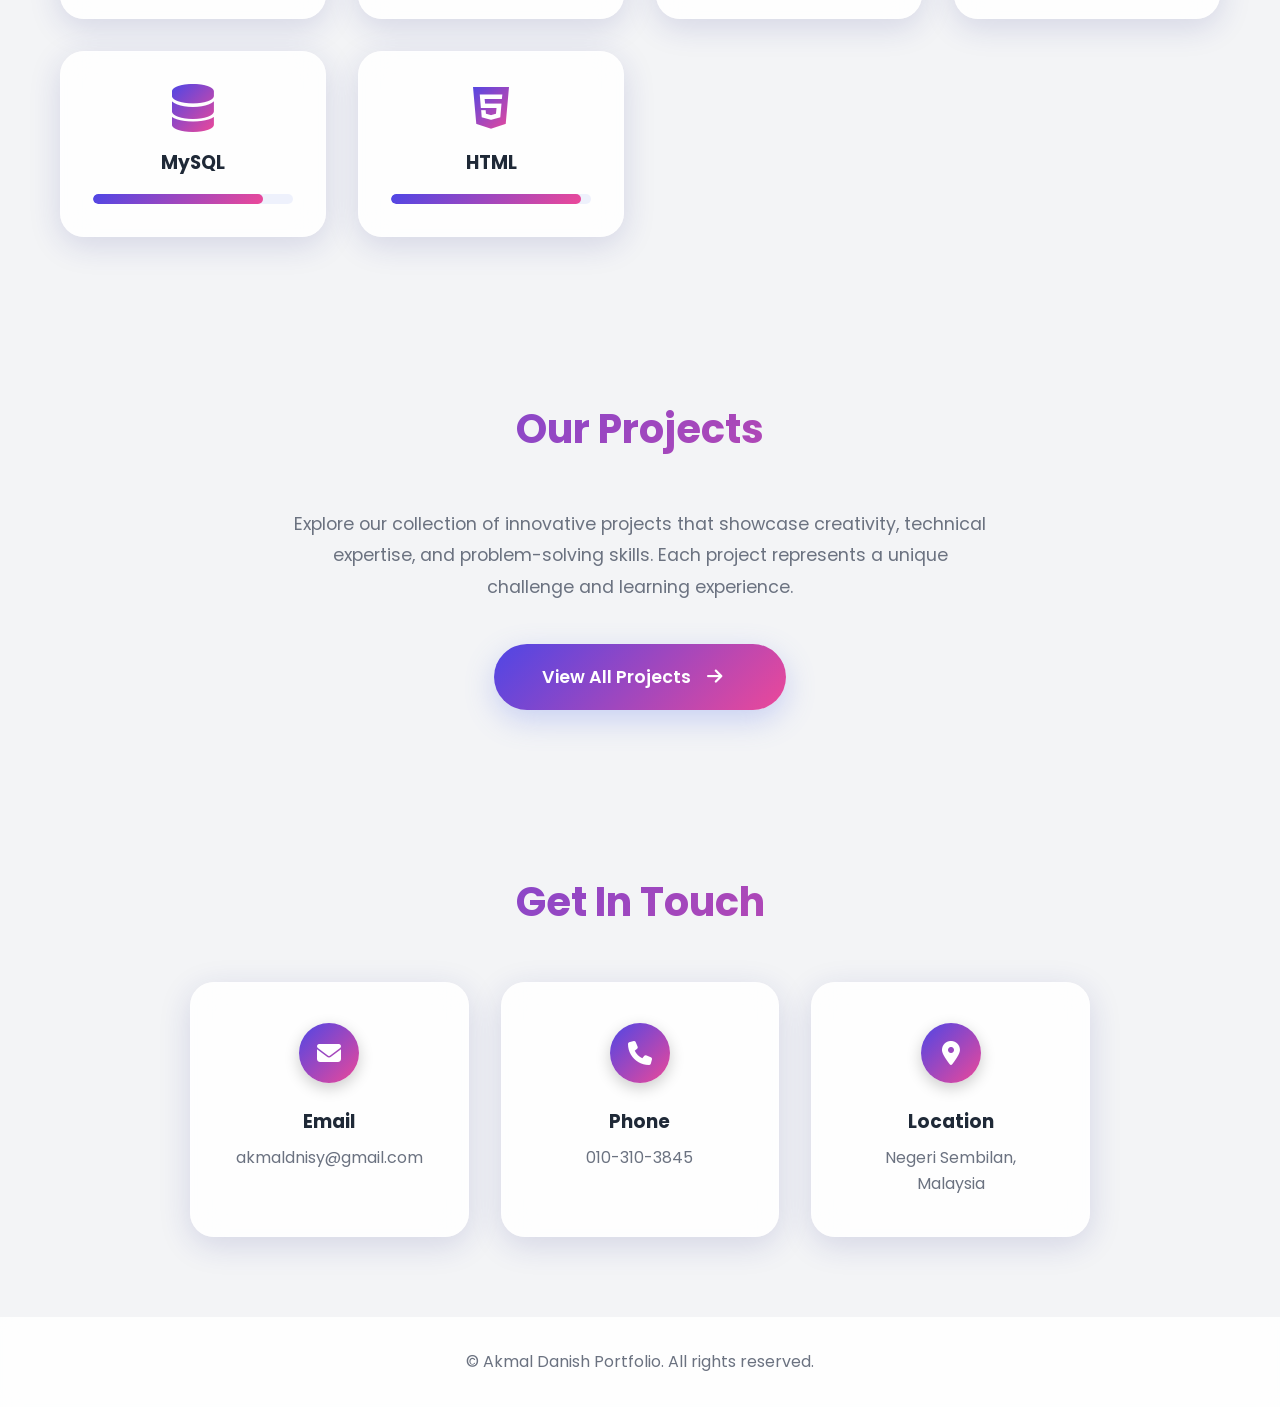
==== commit 813eab04: "Update profile image to akmal ai2.jpeg" ====
--- a/index.html
+++ b/index.html
@@ -78,7 +78,7 @@
                         </div>
                         <div class="card-shine"></div>
                         <div class="profile-image-wrapper">
-                            <img src="akmal ai.png" alt="Muhammad Akmal Danish" class="profile-image">
+                            <img src="akmal ai2.jpeg" alt="Muhammad Akmal Danish" class="profile-image">
                             <div class="profile-ring"></div>
                         </div>
                         <h1 class="profile-name">MUHAMMAD AKMAL DANISH BIN MOHD ZAMRI</h1>
